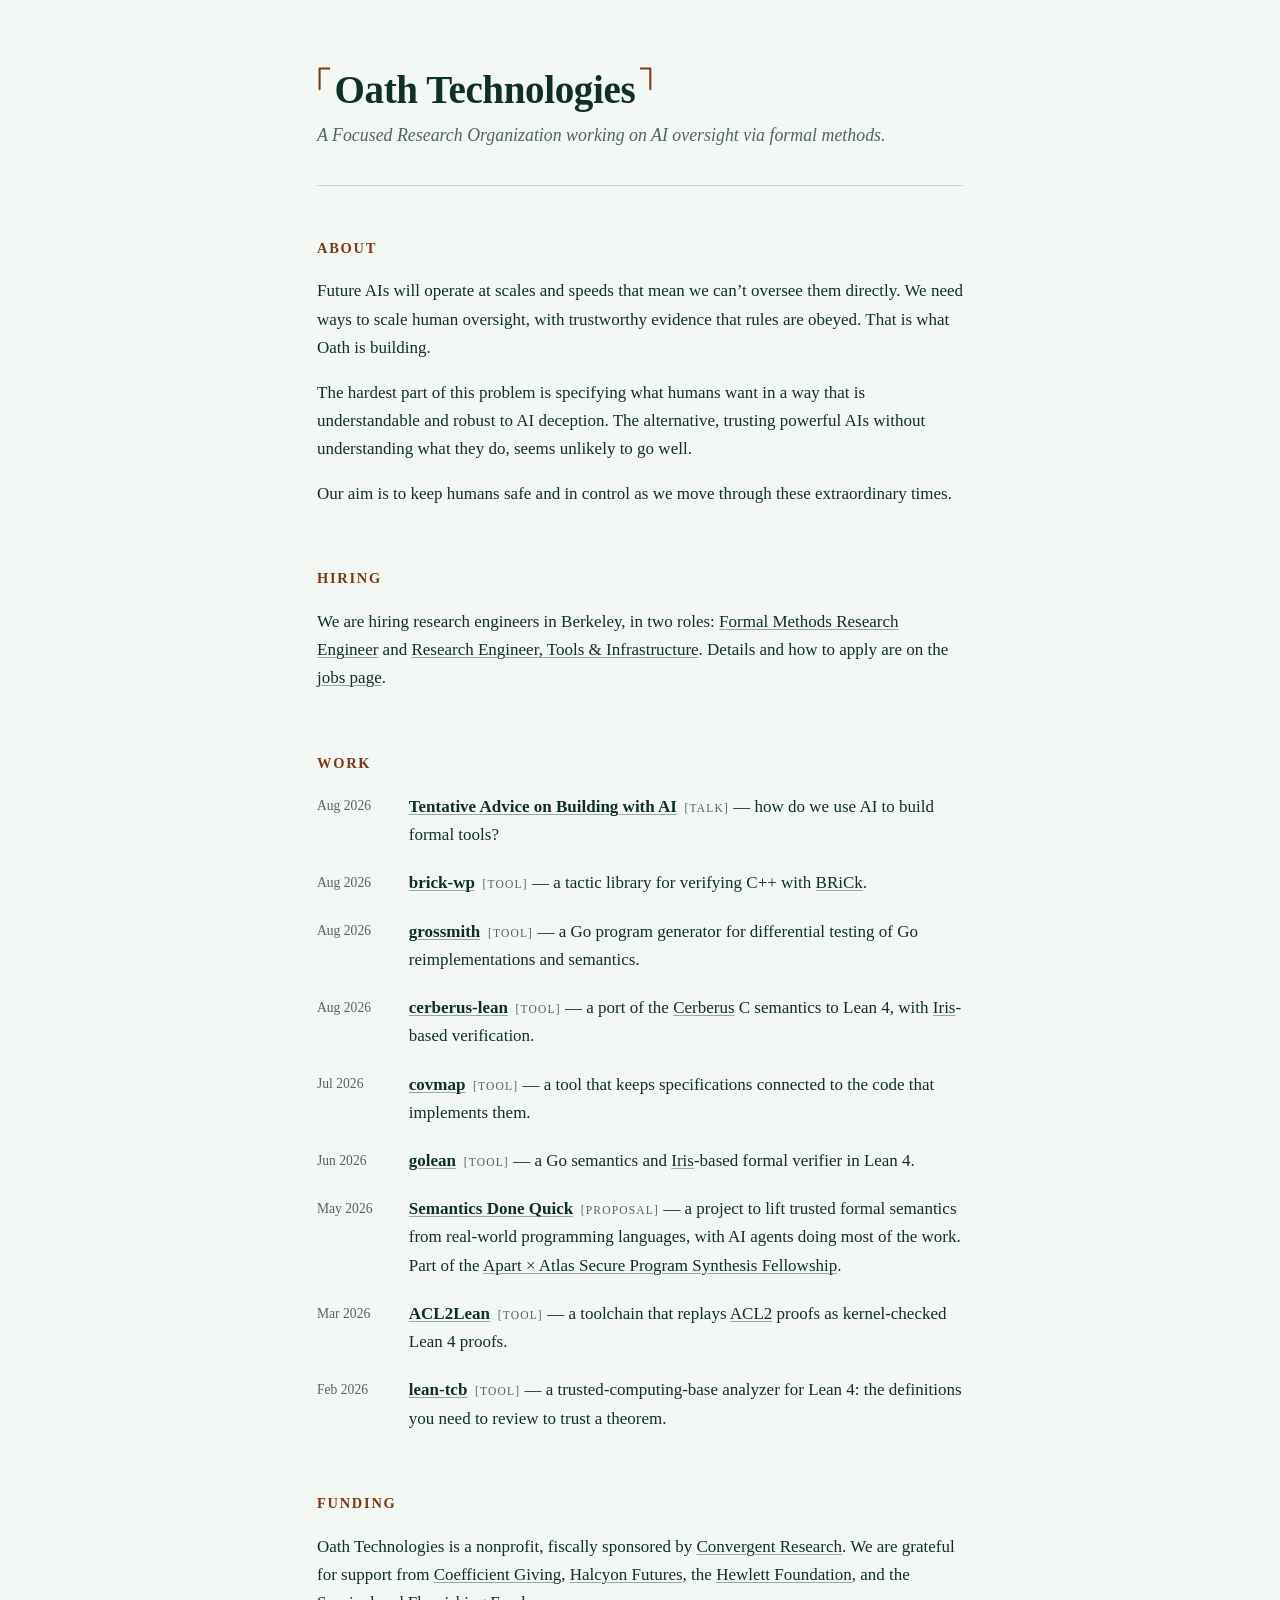
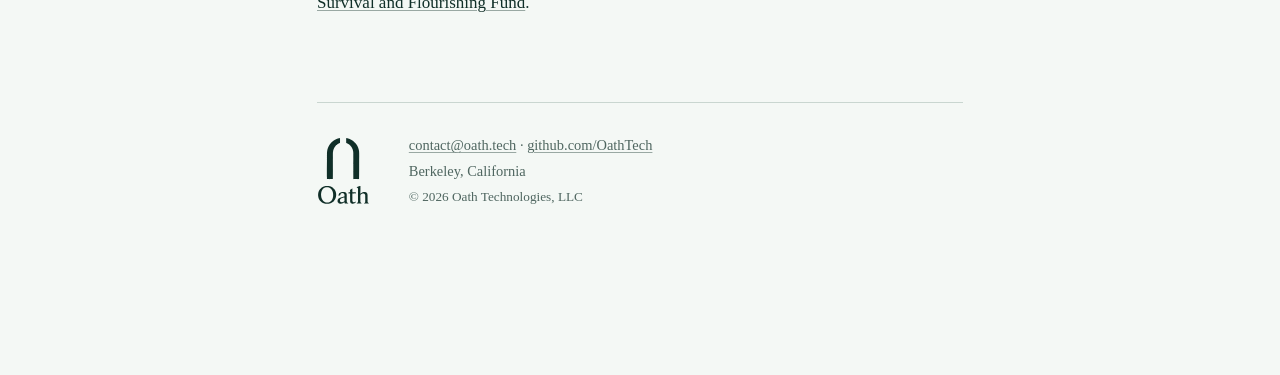
==== index.html @ 78afbb95 "Add jobs page and Hiring section Co-Authored-By: Claude Fable 5.1 <noreply@anthropic.com> Claude-Ses" ====
<!doctype html>
<html lang="en">
<head>
<meta charset="utf-8">
<meta name="viewport" content="width=device-width, initial-scale=1">
<meta name="color-scheme" content="light">
<meta name="theme-color" content="#f4f8f5">
<title>Oath Technologies</title>
<meta name="description" content="Oath Technologies is a Focused Research Organization working on AI oversight via formal methods.">
<meta property="og:title" content="Oath Technologies">
<meta property="og:description" content="A Focused Research Organization working on AI oversight via formal methods.">
<meta property="og:url" content="https://oath.tech/">
<meta property="og:type" content="website">
<meta property="og:image" content="https://oath.tech/og.png">
<meta property="og:image:width" content="1200">
<meta property="og:image:height" content="630">
<meta name="twitter:card" content="summary_large_image">
<meta property="og:site_name" content="Oath Technologies">
<meta property="og:image:alt" content="Oath Technologies">
<meta name="twitter:title" content="Oath Technologies">
<meta name="twitter:description" content="A Focused Research Organization working on AI oversight via formal methods.">
<meta name="twitter:image" content="https://oath.tech/og.png">
<link rel="icon" type="image/svg+xml" href="favicon.svg">
<style>
  :root {
    --ink: #102f28;
    --muted: #4f6660;
    --rule: #c9d6d0;
    --accent: #7a3a14;
    --bg: #f4f8f5;
  }

  html { font-size: 17px; }

  body {
    font-family: "Iowan Old Style", "Palatino Linotype", Palatino, "Sitka Text",
                 Charter, "Bitstream Charter", Cambria, Georgia, serif;
    color: var(--ink);
    background: var(--bg);
    line-height: 1.65;
    max-width: 38rem;
    margin: 4rem auto;
    padding: 0 1.5rem 6rem;
    text-rendering: optimizeLegibility;
    -webkit-font-smoothing: antialiased;
  }

  header {
    margin-bottom: 3rem;
    padding-bottom: 2rem;
    border-bottom: 1px solid var(--rule);
  }

  h1 {
    font-size: 2.3rem;
    text-wrap: balance;
    font-weight: 600;
    letter-spacing: -0.01em;
    margin: 0 0 0.6rem;
    line-height: 1.1;
  }

  h1 .corner {
    height: 0.66em;
    width: auto;
    color: var(--accent);
    vertical-align: baseline;
    position: relative;
    top: -0.28em;
  }

  h1 .corner:first-child { margin-right: 0.12em; }
  h1 .corner:last-child { margin-left: 0.12em; }

  .subtitle {
    font-style: italic;
    color: var(--muted);
    font-size: 1.05rem;
    margin: 0;
    text-wrap: balance;
  }

  h2 {
    font-size: 0.85rem;
    font-weight: 600;
    text-transform: uppercase;
    letter-spacing: 0.12em;
    color: var(--accent);
    margin: 3.5rem 0 1rem;
  }

  section:first-of-type h2 { margin-top: 0; }

  p { margin: 0 0 1rem; }

  a {
    color: inherit;
    text-decoration: underline;
    text-decoration-color: color-mix(in srgb, var(--muted) 55%, var(--bg));
    text-decoration-thickness: 1px;
    text-underline-offset: 2px;
  }

  a:hover {
    color: var(--accent);
    text-decoration-color: var(--accent);
  }

  ul.work {
    list-style: none;
    margin: 0;
    padding: 0;
  }

  ul.work li {
    margin: 0 0 1.2rem;
    padding-left: 5.4rem;
    position: relative;
  }

  ul.work time {
    position: absolute;
    left: 0;
    top: 0.2em;
    font-size: 0.8rem;
    color: var(--muted);
    font-variant-numeric: tabular-nums;
    white-space: nowrap;
  }

  ul.work .kind {
    font-size: 0.68rem;
    text-transform: uppercase;
    letter-spacing: 0.1em;
    color: var(--muted);
    margin-left: 0.2rem;
  }

  ul.work a { font-weight: 600; }

  ul.work a.amb { font-weight: 400; }

  footer {
    margin-top: 5rem;
    padding-top: 2rem;
    border-top: 1px solid var(--rule);
    font-size: 0.85rem;
    color: var(--muted);
    display: grid;
    grid-template-columns: 5.4rem 1fr;
    align-items: start;
    line-height: 1.5;
  }

  footer .logo {
    height: 4rem;
    width: auto;
  }

  footer .sig {
    height: 4rem;
    display: flex;
    flex-direction: column;
    justify-content: space-between;
    line-height: 1.2;
  }

  footer p { margin: 0; }

  footer .imprint { font-size: 0.78rem; }

  @media (max-width: 600px) {
    html { font-size: 16px; }
    body { margin: 2rem auto; padding: 0 1.2rem 4rem; }
    h1 { font-size: 1.8rem; }
    h2 { margin-top: 2.5rem; }
    ul.work li { padding-left: 0; }
    ul.work time { position: static; display: block; margin-bottom: 0.1rem; }
  }
</style>
</head>
<body>

<header>
  <h1><svg class="corner" viewBox="0 0 10 20" aria-hidden="true"><path d="M2 18V2h8" fill="none" stroke="currentColor" stroke-width="1.6" stroke-linecap="round" stroke-linejoin="round"/></svg>Oath Technologies<svg class="corner" viewBox="0 0 10 20" aria-hidden="true"><path d="M8 18V2H0" fill="none" stroke="currentColor" stroke-width="1.6" stroke-linecap="round" stroke-linejoin="round"/></svg></h1>
  <p class="subtitle">A Focused Research Organization working on AI oversight via formal methods.</p>
</header>

<section>
  <h2>About</h2>
  <p>Future AIs will operate at scales and speeds that mean we can&rsquo;t oversee them directly. We need ways to scale human oversight, with trustworthy evidence that rules are obeyed. That is what Oath is building.</p>
  <p>The hardest part of this problem is specifying what humans want in a way that is understandable and robust to AI deception. The alternative, trusting powerful AIs without understanding what they do, seems unlikely to go well.</p>
  <p>Our aim is to keep humans safe and in control as we move through these extraordinary times.</p>
</section>

<section>
  <h2>Hiring</h2>
  <p>We are hiring research engineers in Berkeley, in two roles: <a href="jobs/#formal-methods">Formal Methods Research Engineer</a> and <a href="jobs/#tools-infrastructure">Research Engineer, Tools &amp; Infrastructure</a>. Details and how to apply are on the <a href="jobs/">jobs page</a>.</p>
</section>

<section>
  <h2>Work</h2>
  <ul class="work">
    <li><time datetime="2026-08">Aug 2026</time><div><a href="pub/2026/08/tentative-advice-building-with-ai/">Tentative Advice on Building with AI</a> <span class="kind">[Talk]</span> &mdash; how do we use AI to build formal tools?</div></li>
    <li><time datetime="2026-08">Aug 2026</time><div><a href="https://github.com/OathTech/brick-wp">brick-wp</a> <span class="kind">[Tool]</span> &mdash; a tactic library for verifying C++ with <a class="amb" href="https://github.com/SkyLabsAI/BRiCk">BRiCk</a>.</div></li>
    <li><time datetime="2026-08">Aug 2026</time><div><a href="https://github.com/OathTech/grossmith">grossmith</a> <span class="kind">[Tool]</span> &mdash; a Go program generator for differential testing of Go reimplementations and semantics.</div></li>
    <li><time datetime="2026-08">Aug 2026</time><div><a href="https://github.com/OathTech/cerberus-lean">cerberus-lean</a> <span class="kind">[Tool]</span> &mdash; a port of the <a class="amb" href="https://www.cl.cam.ac.uk/~pes20/cerberus/">Cerberus</a> C semantics to Lean&nbsp;4, with <a class="amb" href="https://iris-project.org/">Iris</a>-based verification.</div></li>
    <li><time datetime="2026-07">Jul 2026</time><div><a href="https://github.com/OathTech/covmap">covmap</a> <span class="kind">[Tool]</span> &mdash; a tool that keeps specifications connected to the code that implements them.</div></li>
    <li><time datetime="2026-06">Jun 2026</time><div><a href="https://github.com/OathTech/golean">golean</a> <span class="kind">[Tool]</span> &mdash; a Go semantics and <a class="amb" href="https://iris-project.org/">Iris</a>-based formal verifier in Lean&nbsp;4.</div></li>
    <li><time datetime="2026-05">May 2026</time><div><a href="pub/2026/05/semantics-done-quick/">Semantics Done Quick</a> <span class="kind">[Proposal]</span> &mdash; a project to lift trusted formal semantics from real-world programming languages, with AI agents doing most of the work. Part of the <a class="amb" href="https://apartresearch.com/fellowships/the-secure-program-synthesis-fellowship">Apart &times; Atlas Secure Program Synthesis Fellowship</a>.</div></li>
    <li><time datetime="2026-03">Mar 2026</time><div><a href="https://github.com/OathTech/ACL2Lean">ACL2Lean</a> <span class="kind">[Tool]</span> &mdash; a toolchain that replays <a class="amb" href="https://www.cs.utexas.edu/~moore/acl2/">ACL2</a> proofs as kernel-checked Lean&nbsp;4 proofs.</div></li>
    <li><time datetime="2026-02">Feb 2026</time><div><a href="https://github.com/OathTech/lean-tcb">lean-tcb</a> <span class="kind">[Tool]</span> &mdash; a trusted-computing-base analyzer for Lean&nbsp;4: the definitions you need to review to trust a theorem.</div></li>
  </ul>
</section>

<section>
  <h2>Funding</h2>
  <p>Oath Technologies is a nonprofit, fiscally sponsored by <a href="https://www.convergentresearch.org/">Convergent Research</a>. We are grateful for support from <a href="https://coefficientgiving.org/">Coefficient Giving</a>, <a href="https://halcyonfutures.org/">Halcyon Futures</a>, the <a href="https://hewlett.org/">Hewlett Foundation</a>, and the <a href="https://survivalandflourishing.fund/">Survival and Flourishing Fund</a>.</p>
</section>

<footer>
  <img class="logo" src="oath-logo.svg" alt="Oath">
  <div class="sig">
  <p><a href="mailto:contact@oath.tech">contact@oath.tech</a> &middot; <a href="https://github.com/OathTech">github.com/OathTech</a></p>
  <p>Berkeley, California</p>
  <p class="imprint">&copy; 2026 Oath Technologies, LLC</p>
  </div>
</footer>

</body>
</html>
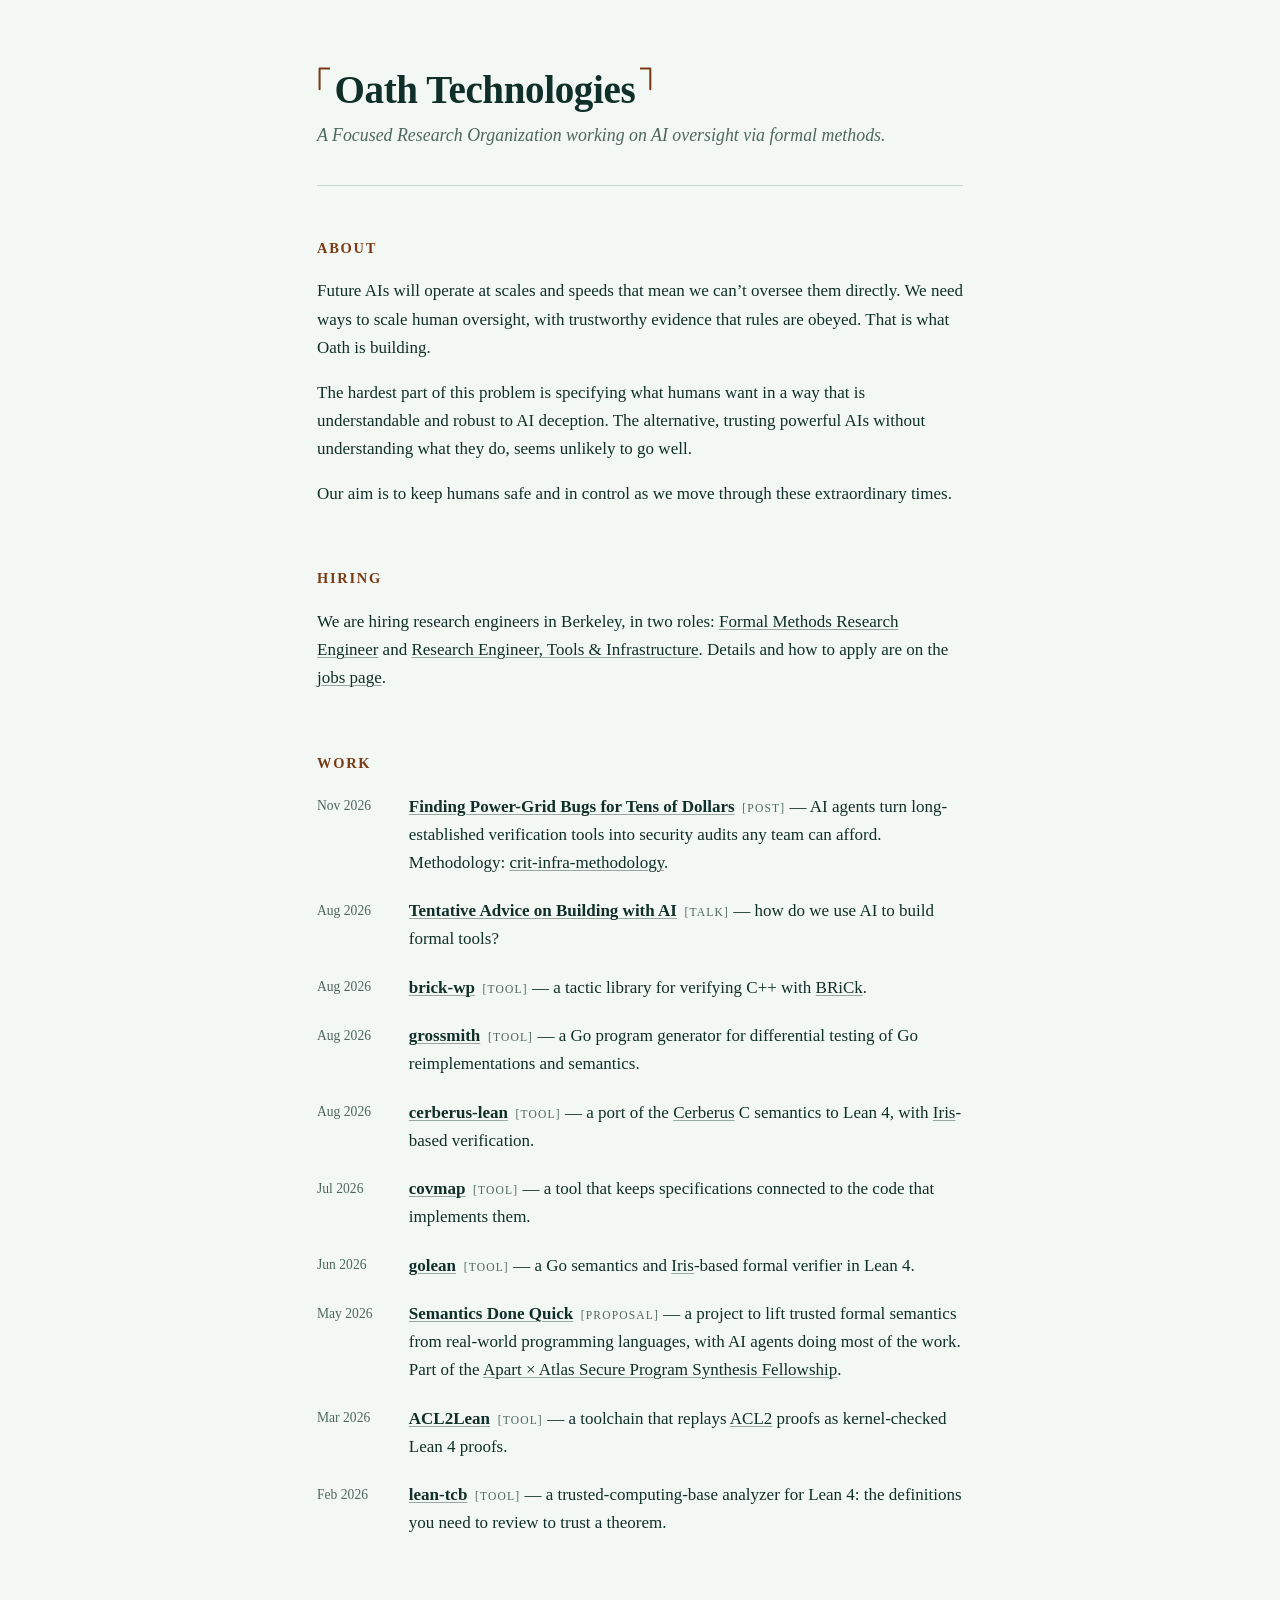
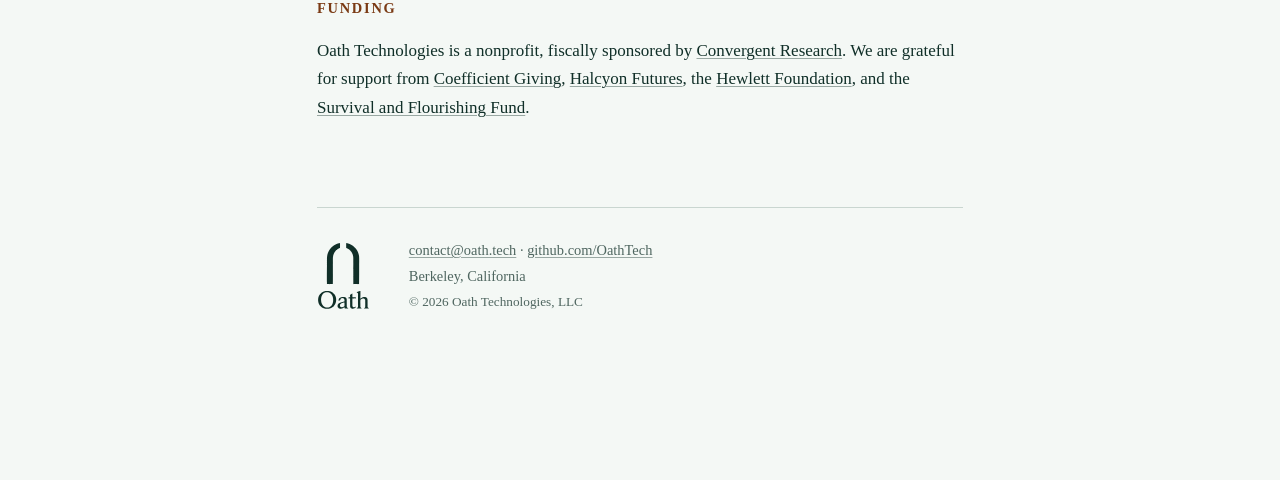
==== commit 47b37a2d: "Add "Finding Power-Grid Bugs for Tens of Dollars" post Moves the write-up from crit-infra-methodolog" ====
--- a/index.html
+++ b/index.html
@@ -201,6 +201,7 @@
 <section>
   <h2>Work</h2>
   <ul class="work">
+    <li><time datetime="2026-11">Nov 2026</time><div><a href="pub/2026/11/finding-grid-bugs-for-tens-of-dollars/">Finding Power-Grid Bugs for Tens of Dollars</a> <span class="kind">[Post]</span> &mdash; AI agents turn long-established verification tools into security audits any team can afford. Methodology: <a class="amb" href="https://github.com/OathTech/crit-infra-methodology">crit-infra-methodology</a>.</div></li>
     <li><time datetime="2026-08">Aug 2026</time><div><a href="pub/2026/08/tentative-advice-building-with-ai/">Tentative Advice on Building with AI</a> <span class="kind">[Talk]</span> &mdash; how do we use AI to build formal tools?</div></li>
     <li><time datetime="2026-08">Aug 2026</time><div><a href="https://github.com/OathTech/brick-wp">brick-wp</a> <span class="kind">[Tool]</span> &mdash; a tactic library for verifying C++ with <a class="amb" href="https://github.com/SkyLabsAI/BRiCk">BRiCk</a>.</div></li>
     <li><time datetime="2026-08">Aug 2026</time><div><a href="https://github.com/OathTech/grossmith">grossmith</a> <span class="kind">[Tool]</span> &mdash; a Go program generator for differential testing of Go reimplementations and semantics.</div></li>
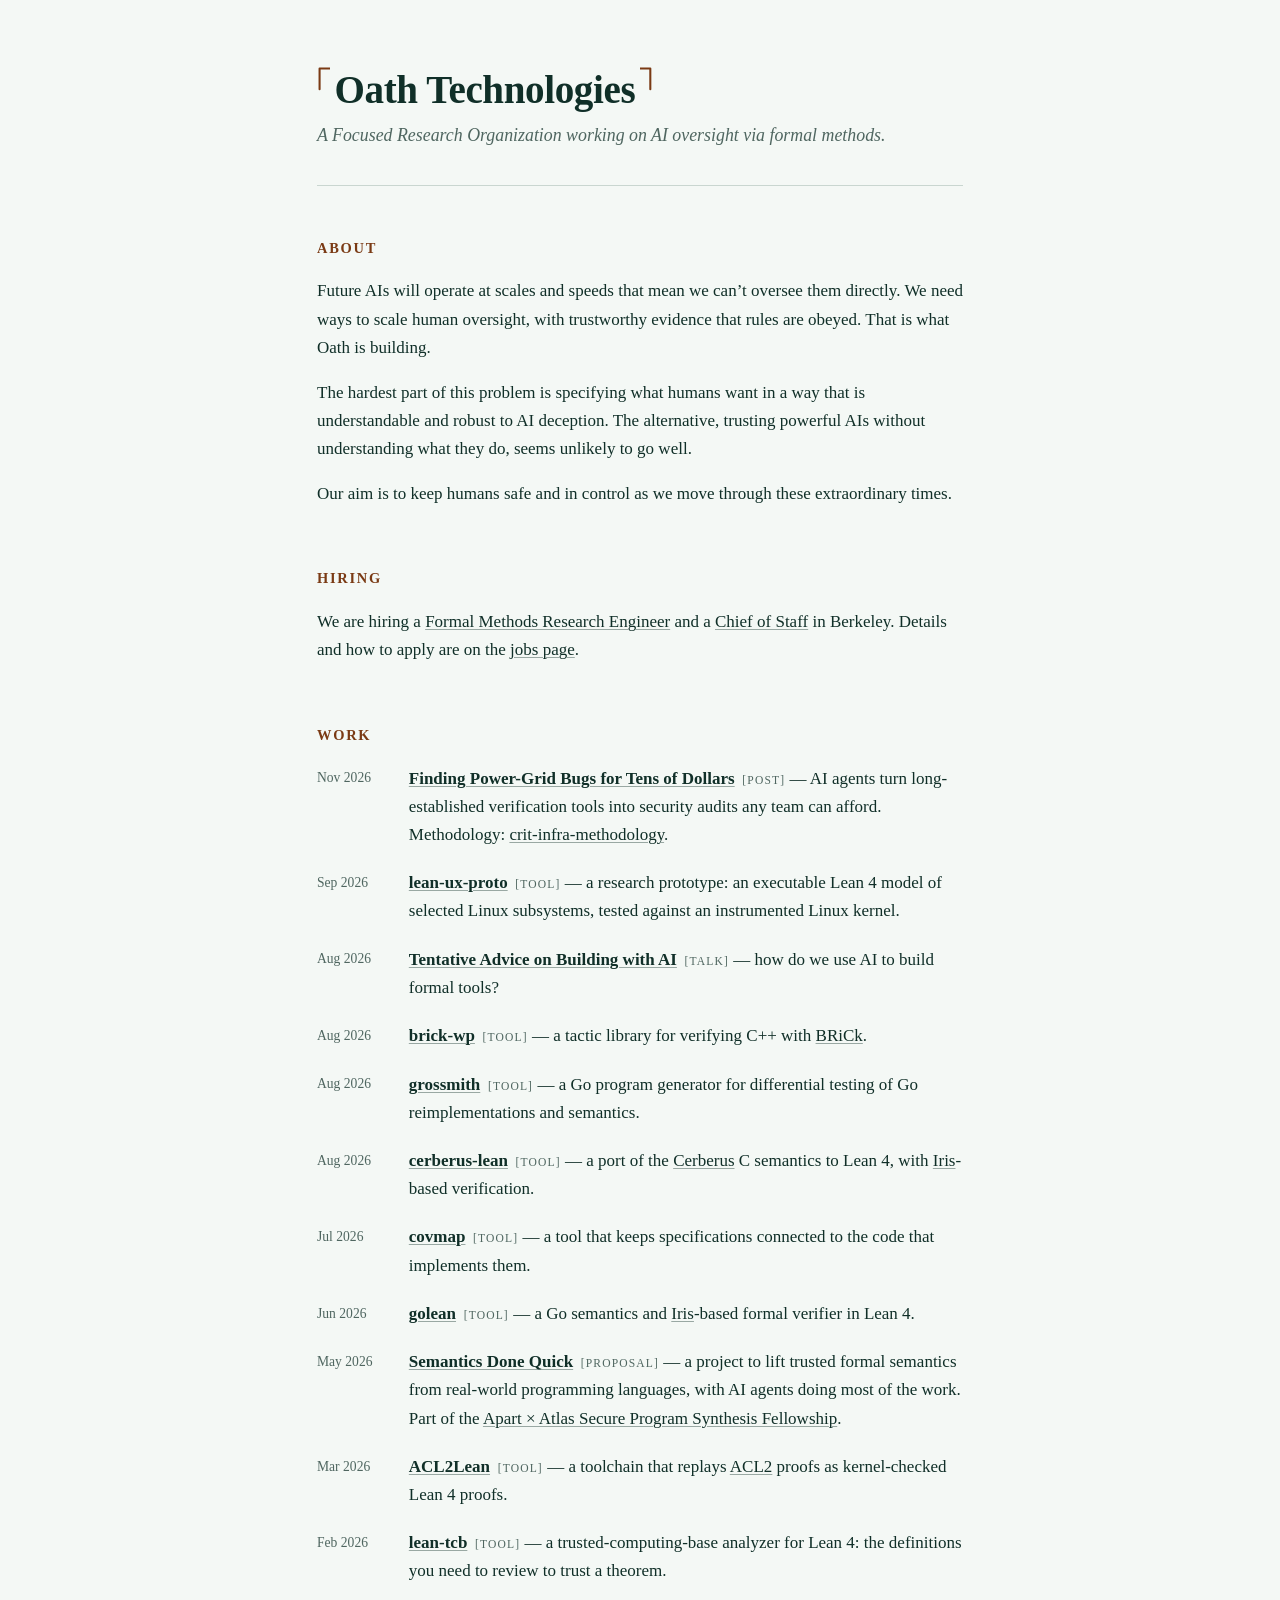
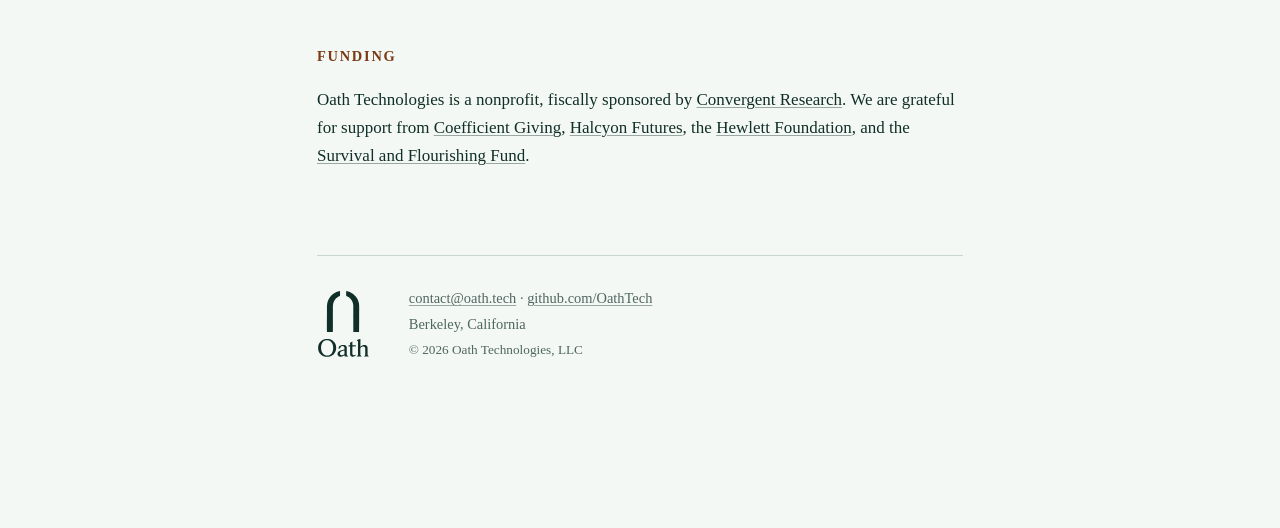
==== commit c86fe5a2: "Update open roles and add lean-ux-proto to Work Remove the Tools & Infrastructure role and add Chief" ====
--- a/index.html
+++ b/index.html
@@ -195,13 +195,14 @@
 
 <section>
   <h2>Hiring</h2>
-  <p>We are hiring research engineers in Berkeley, in two roles: <a href="jobs/#formal-methods">Formal Methods Research Engineer</a> and <a href="jobs/#tools-infrastructure">Research Engineer, Tools &amp; Infrastructure</a>. Details and how to apply are on the <a href="jobs/">jobs page</a>.</p>
+  <p>We are hiring a <a href="jobs/#formal-methods">Formal Methods Research Engineer</a> and a <a href="jobs/#chief-of-staff">Chief of Staff</a> in Berkeley. Details and how to apply are on the <a href="jobs/">jobs page</a>.</p>
 </section>
 
 <section>
   <h2>Work</h2>
   <ul class="work">
     <li><time datetime="2026-11">Nov 2026</time><div><a href="pub/2026/11/finding-grid-bugs-for-tens-of-dollars/">Finding Power-Grid Bugs for Tens of Dollars</a> <span class="kind">[Post]</span> &mdash; AI agents turn long-established verification tools into security audits any team can afford. Methodology: <a class="amb" href="https://github.com/OathTech/crit-infra-methodology">crit-infra-methodology</a>.</div></li>
+    <li><time datetime="2026-09">Sep 2026</time><div><a href="https://github.com/OathTech/lean-ux-proto">lean-ux-proto</a> <span class="kind">[Tool]</span> &mdash; a research prototype: an executable Lean&nbsp;4 model of selected Linux subsystems, tested against an instrumented Linux kernel.</div></li>
     <li><time datetime="2026-08">Aug 2026</time><div><a href="pub/2026/08/tentative-advice-building-with-ai/">Tentative Advice on Building with AI</a> <span class="kind">[Talk]</span> &mdash; how do we use AI to build formal tools?</div></li>
     <li><time datetime="2026-08">Aug 2026</time><div><a href="https://github.com/OathTech/brick-wp">brick-wp</a> <span class="kind">[Tool]</span> &mdash; a tactic library for verifying C++ with <a class="amb" href="https://github.com/SkyLabsAI/BRiCk">BRiCk</a>.</div></li>
     <li><time datetime="2026-08">Aug 2026</time><div><a href="https://github.com/OathTech/grossmith">grossmith</a> <span class="kind">[Tool]</span> &mdash; a Go program generator for differential testing of Go reimplementations and semantics.</div></li>
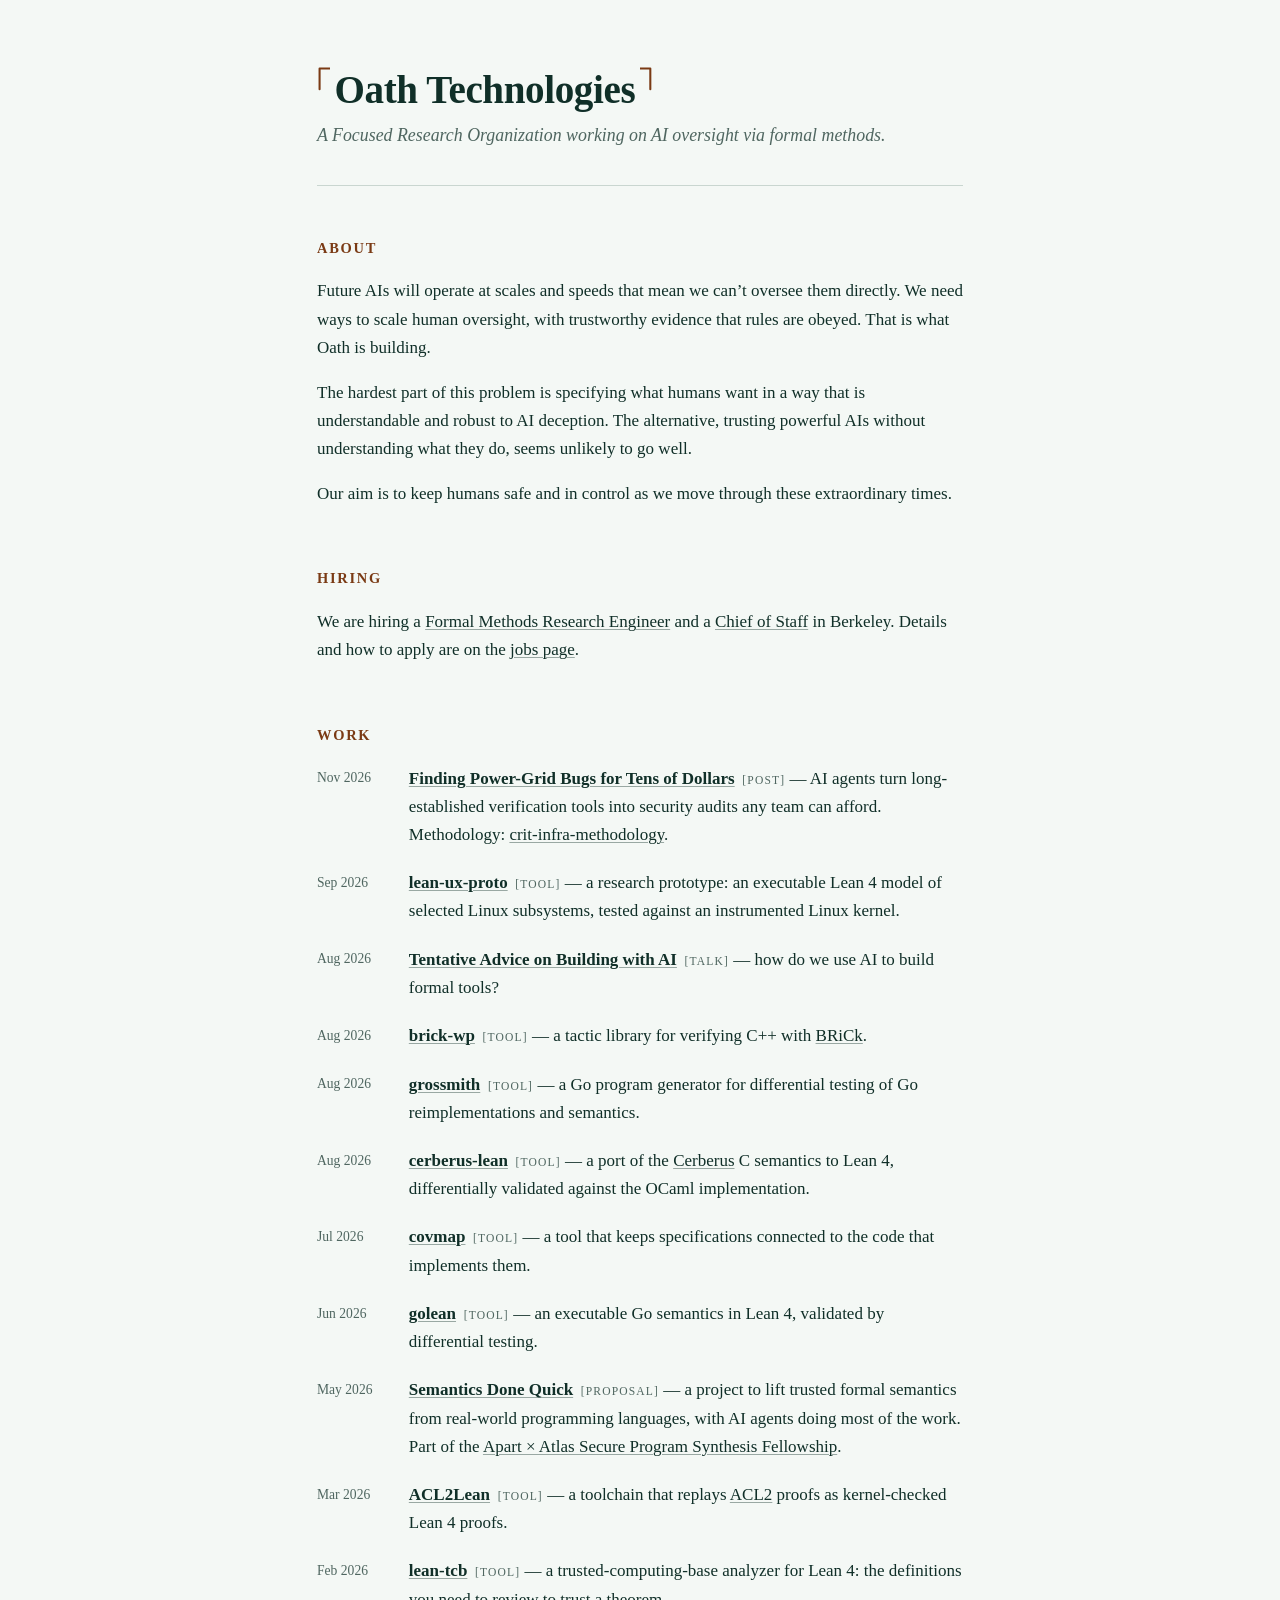
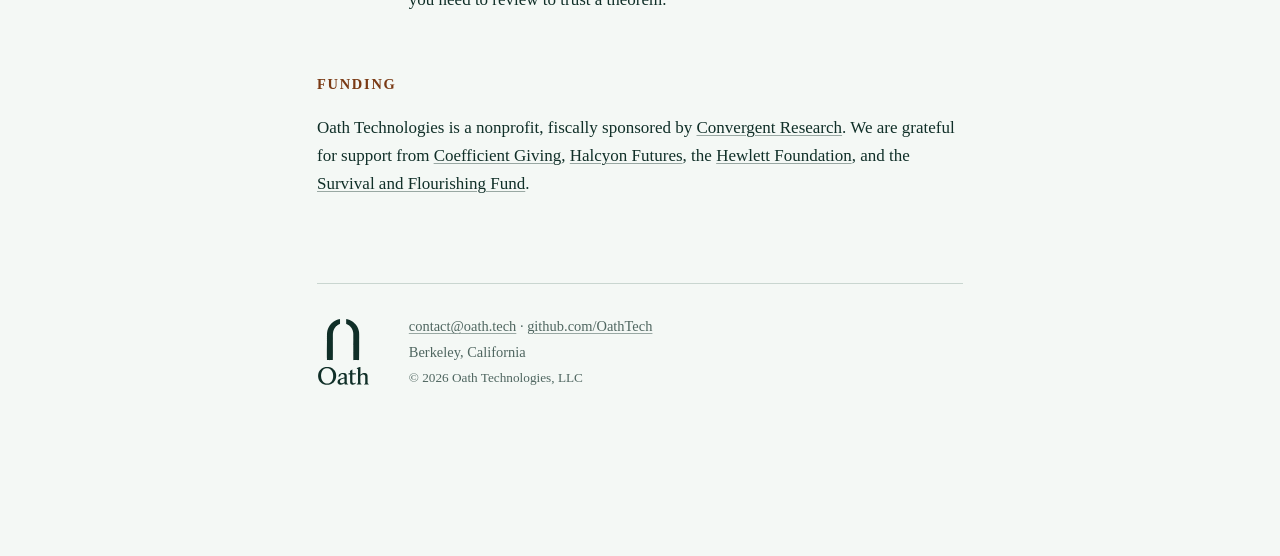
==== commit 3e4b351e: "Drop Iris claims from golean and cerberus-lean descriptions Neither public repo ships an Iris-based " ====
--- a/index.html
+++ b/index.html
@@ -206,9 +206,9 @@
     <li><time datetime="2026-08">Aug 2026</time><div><a href="pub/2026/08/tentative-advice-building-with-ai/">Tentative Advice on Building with AI</a> <span class="kind">[Talk]</span> &mdash; how do we use AI to build formal tools?</div></li>
     <li><time datetime="2026-08">Aug 2026</time><div><a href="https://github.com/OathTech/brick-wp">brick-wp</a> <span class="kind">[Tool]</span> &mdash; a tactic library for verifying C++ with <a class="amb" href="https://github.com/SkyLabsAI/BRiCk">BRiCk</a>.</div></li>
     <li><time datetime="2026-08">Aug 2026</time><div><a href="https://github.com/OathTech/grossmith">grossmith</a> <span class="kind">[Tool]</span> &mdash; a Go program generator for differential testing of Go reimplementations and semantics.</div></li>
-    <li><time datetime="2026-08">Aug 2026</time><div><a href="https://github.com/OathTech/cerberus-lean">cerberus-lean</a> <span class="kind">[Tool]</span> &mdash; a port of the <a class="amb" href="https://www.cl.cam.ac.uk/~pes20/cerberus/">Cerberus</a> C semantics to Lean&nbsp;4, with <a class="amb" href="https://iris-project.org/">Iris</a>-based verification.</div></li>
+    <li><time datetime="2026-08">Aug 2026</time><div><a href="https://github.com/OathTech/cerberus-lean">cerberus-lean</a> <span class="kind">[Tool]</span> &mdash; a port of the <a class="amb" href="https://www.cl.cam.ac.uk/~pes20/cerberus/">Cerberus</a> C semantics to Lean&nbsp;4, differentially validated against the OCaml implementation.</div></li>
     <li><time datetime="2026-07">Jul 2026</time><div><a href="https://github.com/OathTech/covmap">covmap</a> <span class="kind">[Tool]</span> &mdash; a tool that keeps specifications connected to the code that implements them.</div></li>
-    <li><time datetime="2026-06">Jun 2026</time><div><a href="https://github.com/OathTech/golean">golean</a> <span class="kind">[Tool]</span> &mdash; a Go semantics and <a class="amb" href="https://iris-project.org/">Iris</a>-based formal verifier in Lean&nbsp;4.</div></li>
+    <li><time datetime="2026-06">Jun 2026</time><div><a href="https://github.com/OathTech/golean">golean</a> <span class="kind">[Tool]</span> &mdash; an executable Go semantics in Lean&nbsp;4, validated by differential testing.</div></li>
     <li><time datetime="2026-05">May 2026</time><div><a href="pub/2026/05/semantics-done-quick/">Semantics Done Quick</a> <span class="kind">[Proposal]</span> &mdash; a project to lift trusted formal semantics from real-world programming languages, with AI agents doing most of the work. Part of the <a class="amb" href="https://apartresearch.com/fellowships/the-secure-program-synthesis-fellowship">Apart &times; Atlas Secure Program Synthesis Fellowship</a>.</div></li>
     <li><time datetime="2026-03">Mar 2026</time><div><a href="https://github.com/OathTech/ACL2Lean">ACL2Lean</a> <span class="kind">[Tool]</span> &mdash; a toolchain that replays <a class="amb" href="https://www.cs.utexas.edu/~moore/acl2/">ACL2</a> proofs as kernel-checked Lean&nbsp;4 proofs.</div></li>
     <li><time datetime="2026-02">Feb 2026</time><div><a href="https://github.com/OathTech/lean-tcb">lean-tcb</a> <span class="kind">[Tool]</span> &mdash; a trusted-computing-base analyzer for Lean&nbsp;4: the definitions you need to review to trust a theorem.</div></li>
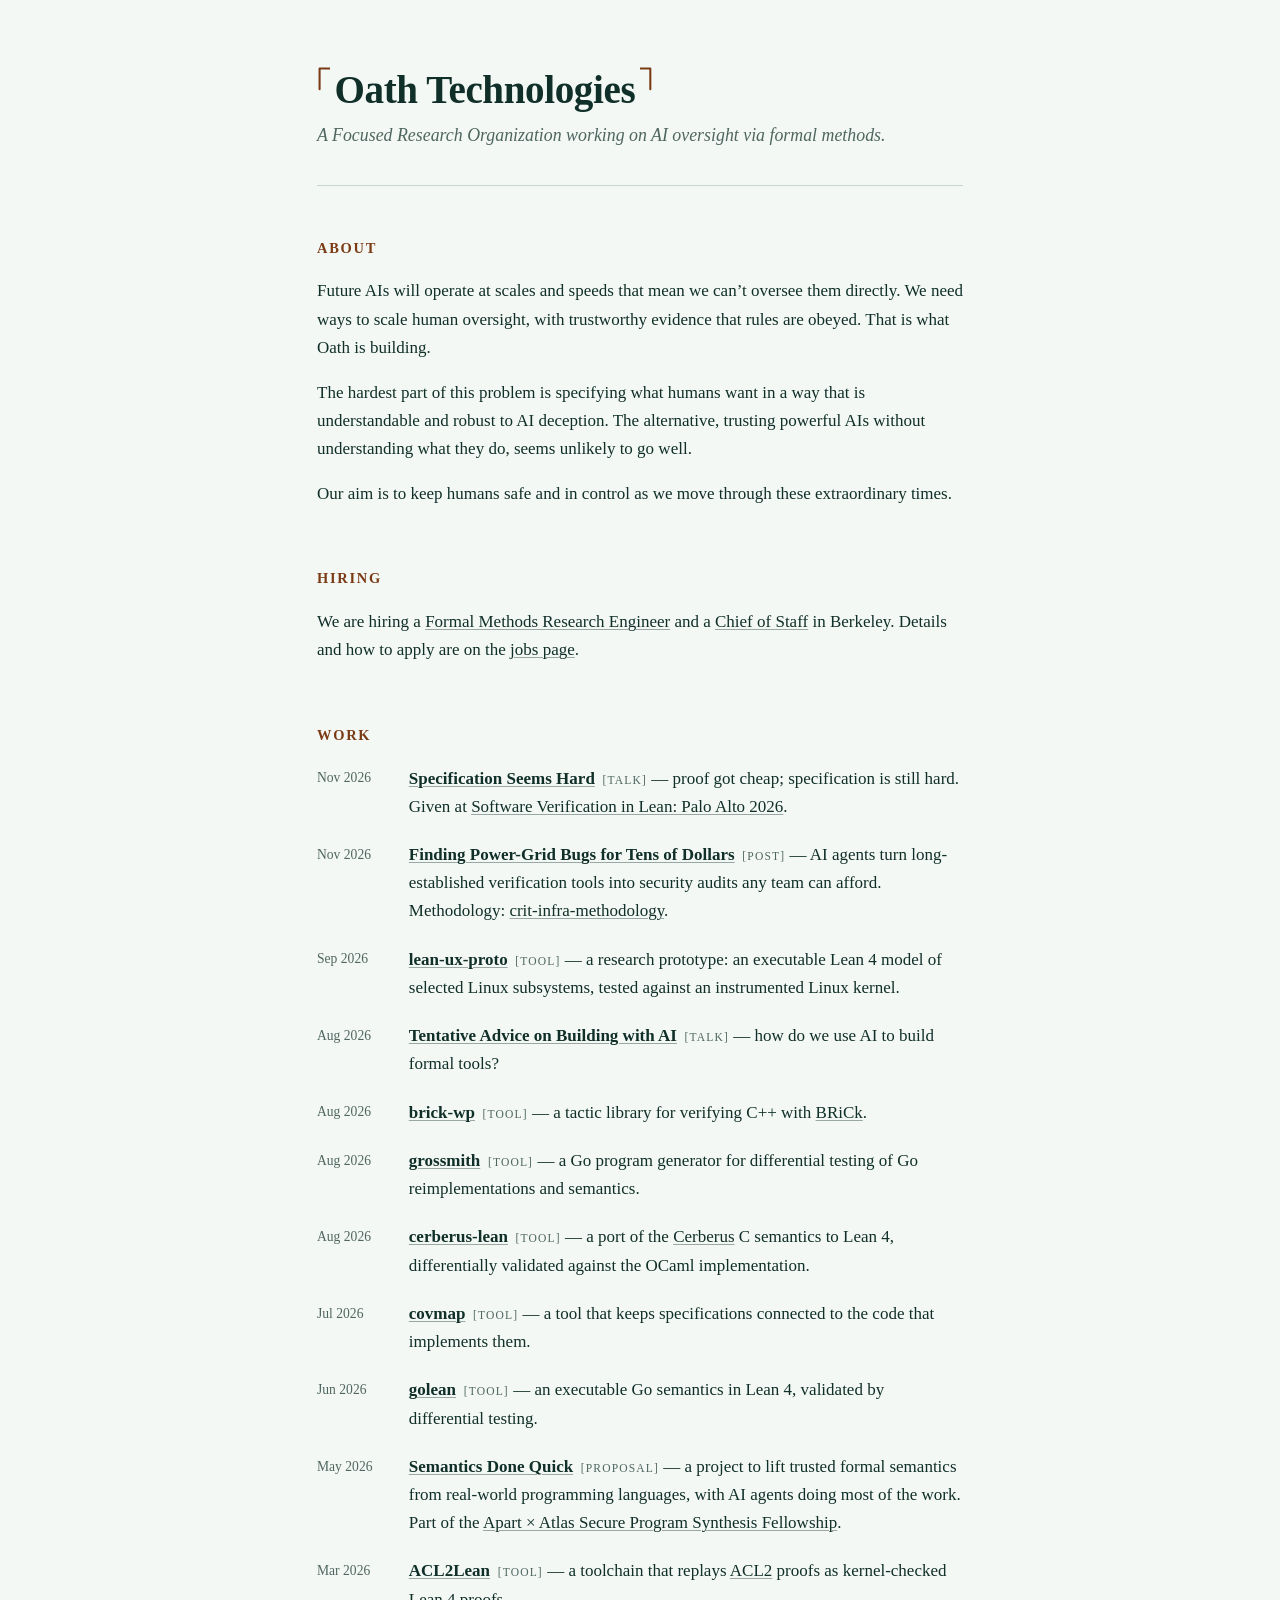
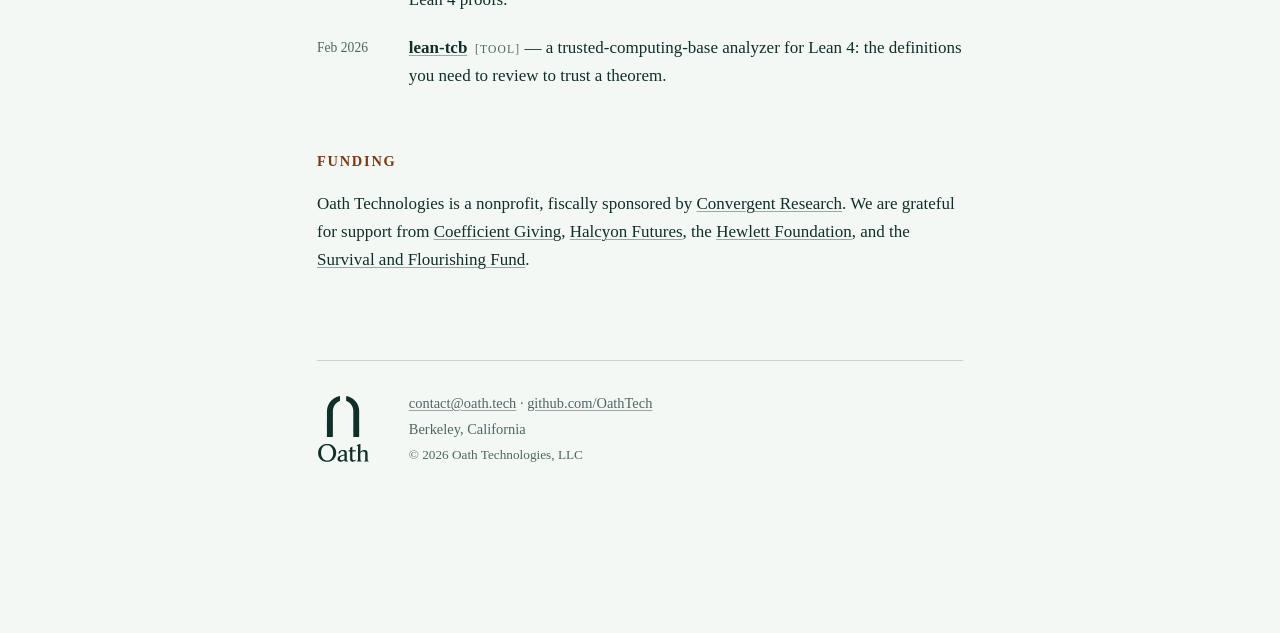
==== commit 3ff086d4: "Add "Specification Seems Hard" talk Slides from Software Verification in Lean: Palo Alto 2026, with " ====
--- a/index.html
+++ b/index.html
@@ -201,6 +201,7 @@
 <section>
   <h2>Work</h2>
   <ul class="work">
+    <li><time datetime="2026-11">Nov 2026</time><div><a href="pub/2026/11/specification-seems-hard/">Specification Seems Hard</a> <span class="kind">[Talk]</span> &mdash; proof got cheap; specification is still hard. Given at <a class="amb" href="https://luma.com/kytl0zlj">Software Verification in Lean: Palo Alto 2026</a>.</div></li>
     <li><time datetime="2026-11">Nov 2026</time><div><a href="pub/2026/11/finding-grid-bugs-for-tens-of-dollars/">Finding Power-Grid Bugs for Tens of Dollars</a> <span class="kind">[Post]</span> &mdash; AI agents turn long-established verification tools into security audits any team can afford. Methodology: <a class="amb" href="https://github.com/OathTech/crit-infra-methodology">crit-infra-methodology</a>.</div></li>
     <li><time datetime="2026-09">Sep 2026</time><div><a href="https://github.com/OathTech/lean-ux-proto">lean-ux-proto</a> <span class="kind">[Tool]</span> &mdash; a research prototype: an executable Lean&nbsp;4 model of selected Linux subsystems, tested against an instrumented Linux kernel.</div></li>
     <li><time datetime="2026-08">Aug 2026</time><div><a href="pub/2026/08/tentative-advice-building-with-ai/">Tentative Advice on Building with AI</a> <span class="kind">[Talk]</span> &mdash; how do we use AI to build formal tools?</div></li>
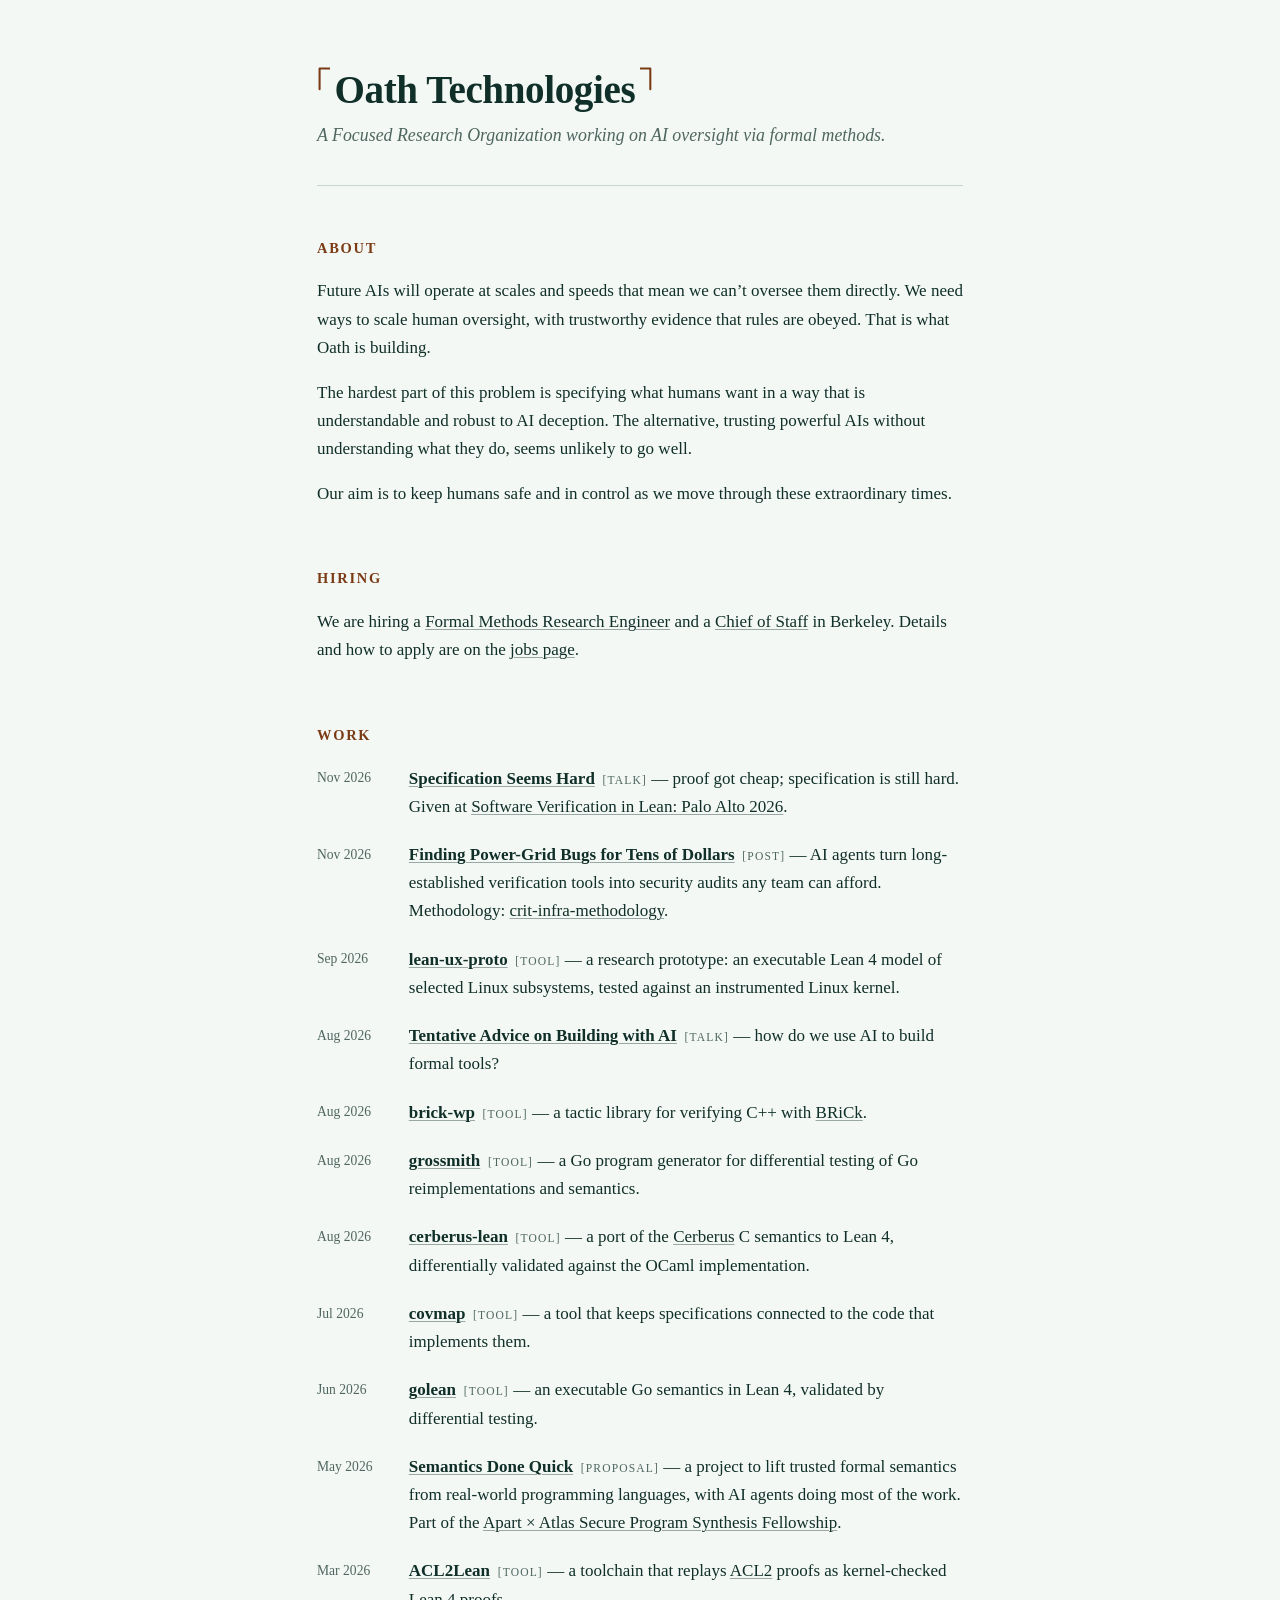
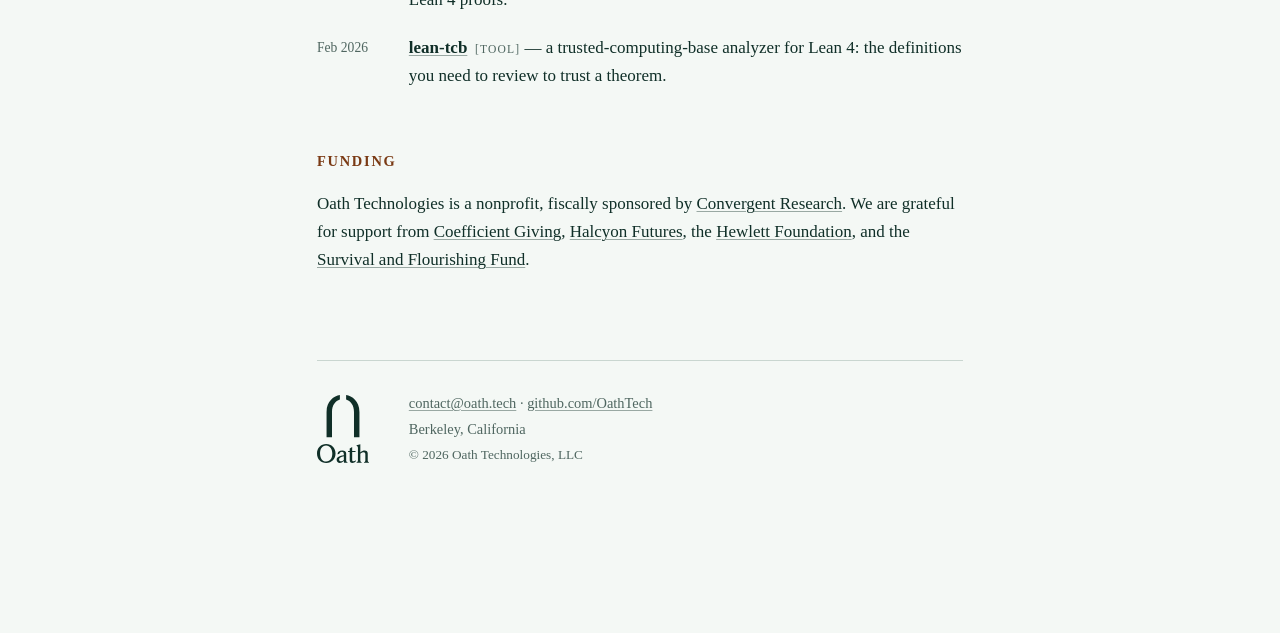
==== commit 1e4dc70b: "Add Mastodon rel=me verification link Co-Authored-By: Claude Fable 5.2 <noreply@anthropic.com>" ====
--- a/index.html
+++ b/index.html
@@ -21,6 +21,7 @@
 <meta name="twitter:description" content="A Focused Research Organization working on AI oversight via formal methods.">
 <meta name="twitter:image" content="https://oath.tech/og.png">
 <link rel="icon" type="image/svg+xml" href="favicon.svg">
+<link rel="me" href="https://mastodon.social/@oathtech">
 <style>
   :root {
     --ink: #102f28;
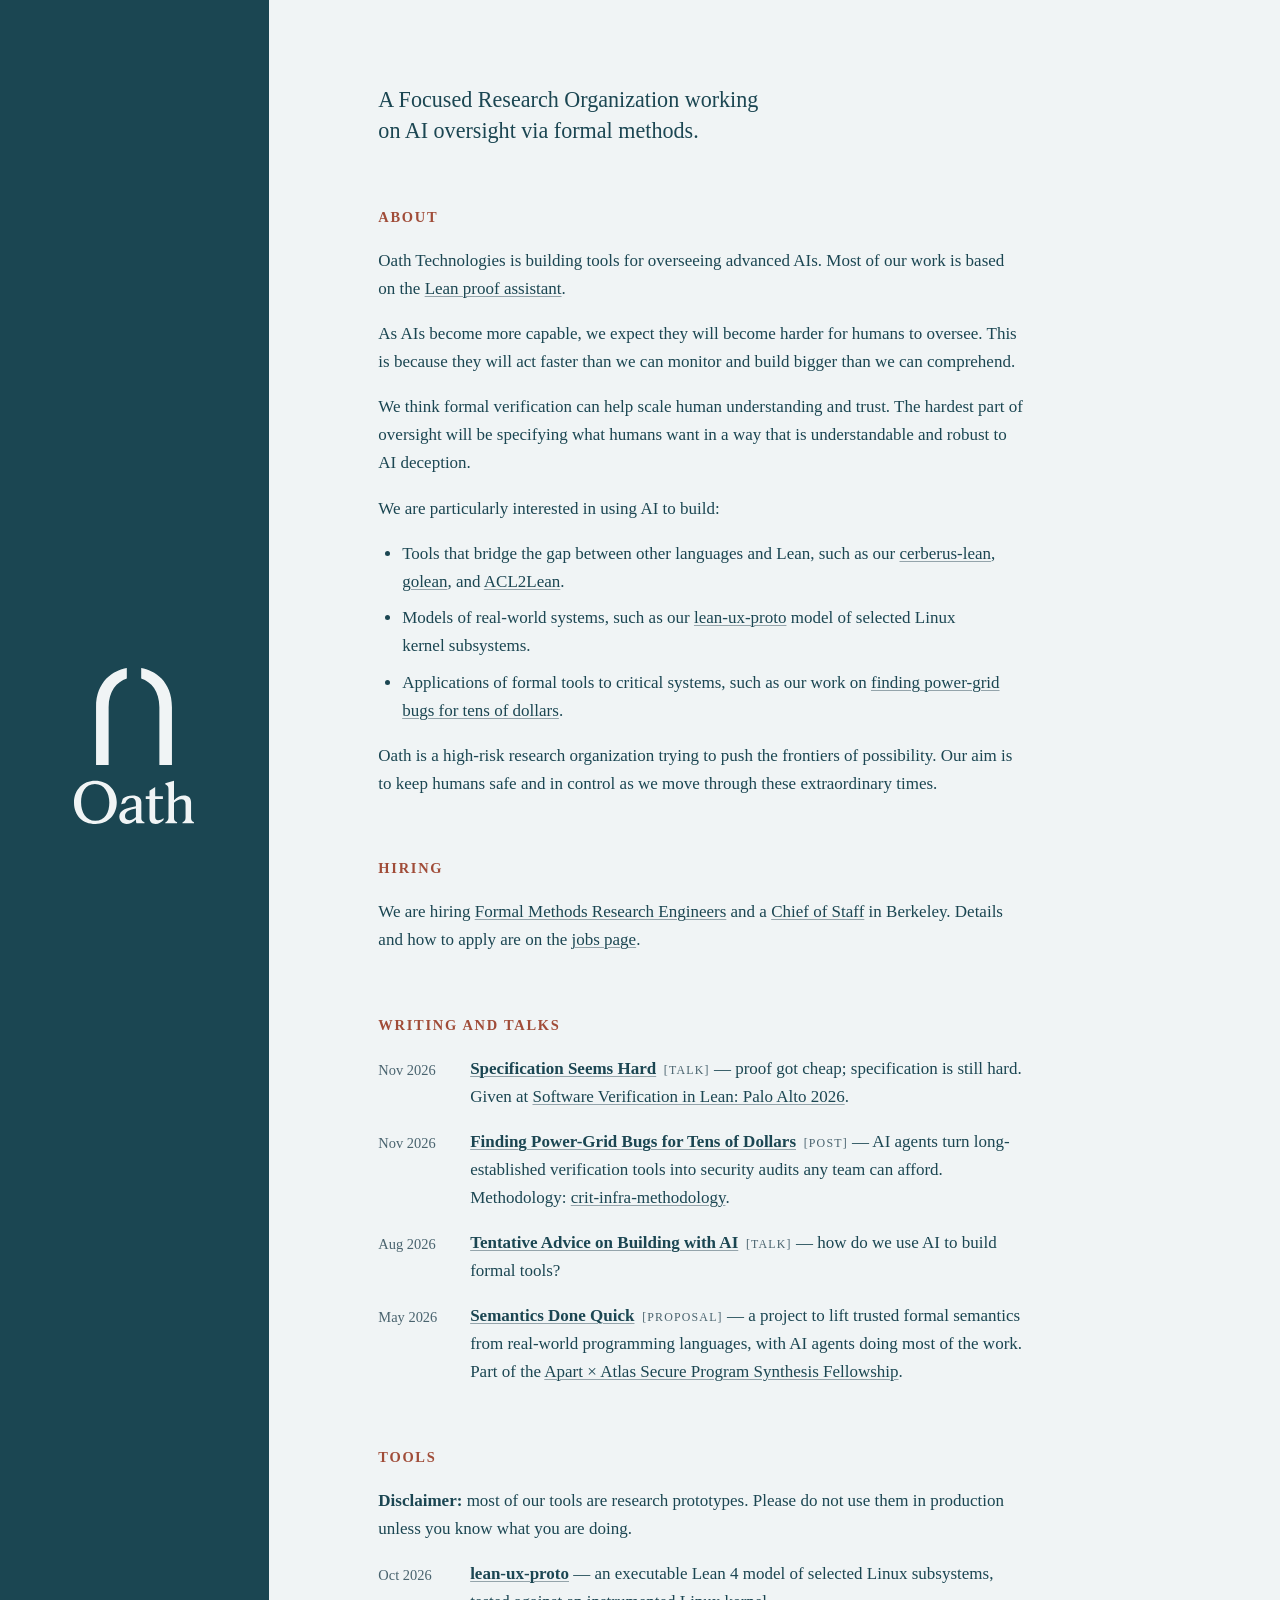
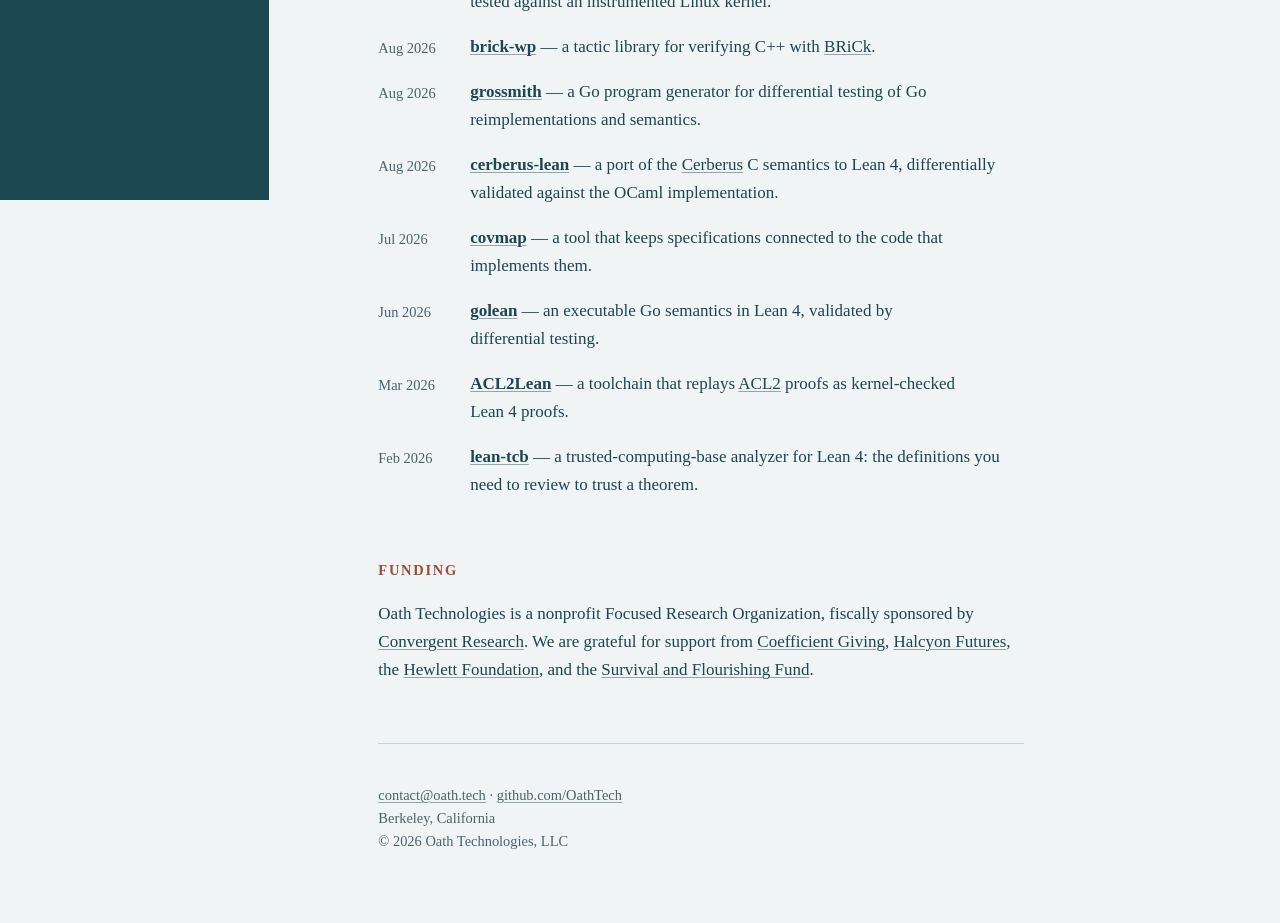
==== commit ed423fbc: "Redesign the site around the Oath brand kit Layout and style - Move all styling into one shared styl" ====
--- a/index.html
+++ b/index.html
@@ -4,230 +4,97 @@
 <meta charset="utf-8">
 <meta name="viewport" content="width=device-width, initial-scale=1">
 <meta name="color-scheme" content="light">
-<meta name="theme-color" content="#f4f8f5">
 <title>Oath Technologies</title>
 <meta name="description" content="Oath Technologies is a Focused Research Organization working on AI oversight via formal methods.">
 <meta property="og:title" content="Oath Technologies">
 <meta property="og:description" content="A Focused Research Organization working on AI oversight via formal methods.">
 <meta property="og:url" content="https://oath.tech/">
 <meta property="og:type" content="website">
-<meta property="og:image" content="https://oath.tech/og.png">
+<meta property="og:image" content="https://oath.tech/brand/oath-share-1200x630.png">
 <meta property="og:image:width" content="1200">
 <meta property="og:image:height" content="630">
+<meta property="og:image:type" content="image/png">
 <meta name="twitter:card" content="summary_large_image">
 <meta property="og:site_name" content="Oath Technologies">
-<meta property="og:image:alt" content="Oath Technologies">
+<meta property="og:image:alt" content="Oath logo">
 <meta name="twitter:title" content="Oath Technologies">
 <meta name="twitter:description" content="A Focused Research Organization working on AI oversight via formal methods.">
-<meta name="twitter:image" content="https://oath.tech/og.png">
-<link rel="icon" type="image/svg+xml" href="favicon.svg">
+<meta name="twitter:image" content="https://oath.tech/brand/oath-share-1200x630.png">
+<meta name="twitter:image:alt" content="Oath logo">
+<link rel="icon" href="brand/favicon.ico" sizes="16x16 32x32 48x48">
+<link rel="icon" href="brand/favicon.svg" type="image/svg+xml" sizes="any">
+<link rel="apple-touch-icon" href="brand/apple-touch-icon.png" sizes="180x180">
+<link rel="manifest" href="brand/site.webmanifest">
+<meta name="theme-color" content="#1B4652">
 <link rel="me" href="https://mastodon.social/@oathtech">
-<style>
-  :root {
-    --ink: #102f28;
-    --muted: #4f6660;
-    --rule: #c9d6d0;
-    --accent: #7a3a14;
-    --bg: #f4f8f5;
-  }
+<link rel="stylesheet" href="site.css">
+</head>
+<body class="home">
 
-  html { font-size: 17px; }
+<h1 class="mast"><img src="oath-logo.svg" alt="Oath Technologies" width="120" height="156"></h1>
 
-  body {
-    font-family: "Iowan Old Style", "Palatino Linotype", Palatino, "Sitka Text",
-                 Charter, "Bitstream Charter", Cambria, Georgia, serif;
-    color: var(--ink);
-    background: var(--bg);
-    line-height: 1.65;
-    max-width: 38rem;
-    margin: 4rem auto;
-    padding: 0 1.5rem 6rem;
-    text-rendering: optimizeLegibility;
-    -webkit-font-smoothing: antialiased;
-  }
-
-  header {
-    margin-bottom: 3rem;
-    padding-bottom: 2rem;
-    border-bottom: 1px solid var(--rule);
-  }
-
-  h1 {
-    font-size: 2.3rem;
-    text-wrap: balance;
-    font-weight: 600;
-    letter-spacing: -0.01em;
-    margin: 0 0 0.6rem;
-    line-height: 1.1;
-  }
-
-  h1 .corner {
-    height: 0.66em;
-    width: auto;
-    color: var(--accent);
-    vertical-align: baseline;
-    position: relative;
-    top: -0.28em;
-  }
-
-  h1 .corner:first-child { margin-right: 0.12em; }
-  h1 .corner:last-child { margin-left: 0.12em; }
-
-  .subtitle {
-    font-style: italic;
-    color: var(--muted);
-    font-size: 1.05rem;
-    margin: 0;
-    text-wrap: balance;
-  }
-
-  h2 {
-    font-size: 0.85rem;
-    font-weight: 600;
-    text-transform: uppercase;
-    letter-spacing: 0.12em;
-    color: var(--accent);
-    margin: 3.5rem 0 1rem;
-  }
-
-  section:first-of-type h2 { margin-top: 0; }
-
-  p { margin: 0 0 1rem; }
-
-  a {
-    color: inherit;
-    text-decoration: underline;
-    text-decoration-color: color-mix(in srgb, var(--muted) 55%, var(--bg));
-    text-decoration-thickness: 1px;
-    text-underline-offset: 2px;
-  }
-
-  a:hover {
-    color: var(--accent);
-    text-decoration-color: var(--accent);
-  }
-
-  ul.work {
-    list-style: none;
-    margin: 0;
-    padding: 0;
-  }
-
-  ul.work li {
-    margin: 0 0 1.2rem;
-    padding-left: 5.4rem;
-    position: relative;
-  }
-
-  ul.work time {
-    position: absolute;
-    left: 0;
-    top: 0.2em;
-    font-size: 0.8rem;
-    color: var(--muted);
-    font-variant-numeric: tabular-nums;
-    white-space: nowrap;
-  }
-
-  ul.work .kind {
-    font-size: 0.68rem;
-    text-transform: uppercase;
-    letter-spacing: 0.1em;
-    color: var(--muted);
-    margin-left: 0.2rem;
-  }
-
-  ul.work a { font-weight: 600; }
-
-  ul.work a.amb { font-weight: 400; }
-
-  footer {
-    margin-top: 5rem;
-    padding-top: 2rem;
-    border-top: 1px solid var(--rule);
-    font-size: 0.85rem;
-    color: var(--muted);
-    display: grid;
-    grid-template-columns: 5.4rem 1fr;
-    align-items: start;
-    line-height: 1.5;
-  }
-
-  footer .logo {
-    height: 4rem;
-    width: auto;
-  }
-
-  footer .sig {
-    height: 4rem;
-    display: flex;
-    flex-direction: column;
-    justify-content: space-between;
-    line-height: 1.2;
-  }
-
-  footer p { margin: 0; }
-
-  footer .imprint { font-size: 0.78rem; }
-
-  @media (max-width: 600px) {
-    html { font-size: 16px; }
-    body { margin: 2rem auto; padding: 0 1.2rem 4rem; }
-    h1 { font-size: 1.8rem; }
-    h2 { margin-top: 2.5rem; }
-    ul.work li { padding-left: 0; }
-    ul.work time { position: static; display: block; margin-bottom: 0.1rem; }
-  }
-</style>
-</head>
-<body>
+<main>
 
 <header>
-  <h1><svg class="corner" viewBox="0 0 10 20" aria-hidden="true"><path d="M2 18V2h8" fill="none" stroke="currentColor" stroke-width="1.6" stroke-linecap="round" stroke-linejoin="round"/></svg>Oath Technologies<svg class="corner" viewBox="0 0 10 20" aria-hidden="true"><path d="M8 18V2H0" fill="none" stroke="currentColor" stroke-width="1.6" stroke-linecap="round" stroke-linejoin="round"/></svg></h1>
-  <p class="subtitle">A Focused Research Organization working on AI oversight via formal methods.</p>
+  <p class="lead">A Focused Research Organization working on AI oversight via formal methods.</p>
 </header>
 
 <section>
   <h2>About</h2>
-  <p>Future AIs will operate at scales and speeds that mean we can&rsquo;t oversee them directly. We need ways to scale human oversight, with trustworthy evidence that rules are obeyed. That is what Oath is building.</p>
-  <p>The hardest part of this problem is specifying what humans want in a way that is understandable and robust to AI deception. The alternative, trusting powerful AIs without understanding what they do, seems unlikely to go well.</p>
-  <p>Our aim is to keep humans safe and in control as we move through these extraordinary times.</p>
+  <p>Oath Technologies is building tools for overseeing advanced AIs. Most of our work is based on the <a href="https://lean-lang.org/">Lean proof assistant</a>.</p>
+  <p>As AIs become more capable, we expect they will become harder for humans to oversee. This is because they will act faster than we can monitor and build bigger than we can comprehend.</p>
+  <p>We think formal verification can help scale human understanding and trust. The hardest part of oversight will be specifying what humans want in a way that is understandable and robust to AI deception.</p>
+  <p>We are particularly interested in using AI to build:</p>
+  <ul>
+    <li>Tools that bridge the gap between other languages and Lean, such as our <a href="https://github.com/OathTech/cerberus-lean">cerberus-lean</a>, <a href="https://github.com/OathTech/golean">golean</a>, and <a href="https://github.com/OathTech/ACL2Lean">ACL2Lean</a>.</li>
+    <li>Models of real-world systems, such as our <a href="https://github.com/OathTech/lean-ux-proto">lean-ux-proto</a> model of selected Linux kernel subsystems.</li>
+    <li>Applications of formal tools to critical systems, such as our work on <a href="pub/2026/11/finding-grid-bugs-for-tens-of-dollars/">finding power-grid bugs for tens of dollars</a>.</li>
+  </ul>
+  <p>Oath is a high-risk research organization trying to push the frontiers of possibility. Our aim is to keep humans safe and in control as we move through these extraordinary times.</p>
 </section>
 
 <section>
   <h2>Hiring</h2>
-  <p>We are hiring a <a href="jobs/#formal-methods">Formal Methods Research Engineer</a> and a <a href="jobs/#chief-of-staff">Chief of Staff</a> in Berkeley. Details and how to apply are on the <a href="jobs/">jobs page</a>.</p>
+  <p>We are hiring <a href="jobs/#formal-methods">Formal Methods Research Engineers</a> and a <a href="jobs/#chief-of-staff">Chief of Staff</a> in Berkeley. Details and how to apply are on the <a href="jobs/">jobs page</a>.</p>
 </section>
 
 <section>
-  <h2>Work</h2>
+  <h2>Writing and talks</h2>
   <ul class="work">
     <li><time datetime="2026-11">Nov 2026</time><div><a href="pub/2026/11/specification-seems-hard/">Specification Seems Hard</a> <span class="kind">[Talk]</span> &mdash; proof got cheap; specification is still hard. Given at <a class="amb" href="https://luma.com/kytl0zlj">Software Verification in Lean: Palo Alto 2026</a>.</div></li>
     <li><time datetime="2026-11">Nov 2026</time><div><a href="pub/2026/11/finding-grid-bugs-for-tens-of-dollars/">Finding Power-Grid Bugs for Tens of Dollars</a> <span class="kind">[Post]</span> &mdash; AI agents turn long-established verification tools into security audits any team can afford. Methodology: <a class="amb" href="https://github.com/OathTech/crit-infra-methodology">crit-infra-methodology</a>.</div></li>
-    <li><time datetime="2026-09">Sep 2026</time><div><a href="https://github.com/OathTech/lean-ux-proto">lean-ux-proto</a> <span class="kind">[Tool]</span> &mdash; a research prototype: an executable Lean&nbsp;4 model of selected Linux subsystems, tested against an instrumented Linux kernel.</div></li>
     <li><time datetime="2026-08">Aug 2026</time><div><a href="pub/2026/08/tentative-advice-building-with-ai/">Tentative Advice on Building with AI</a> <span class="kind">[Talk]</span> &mdash; how do we use AI to build formal tools?</div></li>
-    <li><time datetime="2026-08">Aug 2026</time><div><a href="https://github.com/OathTech/brick-wp">brick-wp</a> <span class="kind">[Tool]</span> &mdash; a tactic library for verifying C++ with <a class="amb" href="https://github.com/SkyLabsAI/BRiCk">BRiCk</a>.</div></li>
-    <li><time datetime="2026-08">Aug 2026</time><div><a href="https://github.com/OathTech/grossmith">grossmith</a> <span class="kind">[Tool]</span> &mdash; a Go program generator for differential testing of Go reimplementations and semantics.</div></li>
-    <li><time datetime="2026-08">Aug 2026</time><div><a href="https://github.com/OathTech/cerberus-lean">cerberus-lean</a> <span class="kind">[Tool]</span> &mdash; a port of the <a class="amb" href="https://www.cl.cam.ac.uk/~pes20/cerberus/">Cerberus</a> C semantics to Lean&nbsp;4, differentially validated against the OCaml implementation.</div></li>
-    <li><time datetime="2026-07">Jul 2026</time><div><a href="https://github.com/OathTech/covmap">covmap</a> <span class="kind">[Tool]</span> &mdash; a tool that keeps specifications connected to the code that implements them.</div></li>
-    <li><time datetime="2026-06">Jun 2026</time><div><a href="https://github.com/OathTech/golean">golean</a> <span class="kind">[Tool]</span> &mdash; an executable Go semantics in Lean&nbsp;4, validated by differential testing.</div></li>
     <li><time datetime="2026-05">May 2026</time><div><a href="pub/2026/05/semantics-done-quick/">Semantics Done Quick</a> <span class="kind">[Proposal]</span> &mdash; a project to lift trusted formal semantics from real-world programming languages, with AI agents doing most of the work. Part of the <a class="amb" href="https://apartresearch.com/fellowships/the-secure-program-synthesis-fellowship">Apart &times; Atlas Secure Program Synthesis Fellowship</a>.</div></li>
-    <li><time datetime="2026-03">Mar 2026</time><div><a href="https://github.com/OathTech/ACL2Lean">ACL2Lean</a> <span class="kind">[Tool]</span> &mdash; a toolchain that replays <a class="amb" href="https://www.cs.utexas.edu/~moore/acl2/">ACL2</a> proofs as kernel-checked Lean&nbsp;4 proofs.</div></li>
-    <li><time datetime="2026-02">Feb 2026</time><div><a href="https://github.com/OathTech/lean-tcb">lean-tcb</a> <span class="kind">[Tool]</span> &mdash; a trusted-computing-base analyzer for Lean&nbsp;4: the definitions you need to review to trust a theorem.</div></li>
+  </ul>
+</section>
+
+<section>
+  <h2>Tools</h2>
+  <p><strong>Disclaimer:</strong> most of our tools are research prototypes. Please do not use them in production unless you know what you are doing.</p>
+  <ul class="work">
+    <li><time datetime="2026-10">Oct 2026</time><div><a href="https://github.com/OathTech/lean-ux-proto">lean-ux-proto</a> &mdash; an executable Lean&nbsp;4 model of selected Linux subsystems, tested against an instrumented Linux kernel.</div></li>
+    <li><time datetime="2026-08">Aug 2026</time><div><a href="https://github.com/OathTech/brick-wp">brick-wp</a> &mdash; a tactic library for verifying C++ with <a class="amb" href="https://github.com/SkyLabsAI/BRiCk">BRiCk</a>.</div></li>
+    <li><time datetime="2026-08">Aug 2026</time><div><a href="https://github.com/OathTech/grossmith">grossmith</a> &mdash; a Go program generator for differential testing of Go reimplementations and semantics.</div></li>
+    <li><time datetime="2026-08">Aug 2026</time><div><a href="https://github.com/OathTech/cerberus-lean">cerberus-lean</a> &mdash; a port of the <a class="amb" href="https://www.cl.cam.ac.uk/~pes20/cerberus/">Cerberus</a> C semantics to Lean&nbsp;4, differentially validated against the OCaml implementation.</div></li>
+    <li><time datetime="2026-07">Jul 2026</time><div><a href="https://github.com/OathTech/covmap">covmap</a> &mdash; a tool that keeps specifications connected to the code that implements them.</div></li>
+    <li><time datetime="2026-06">Jun 2026</time><div><a href="https://github.com/OathTech/golean">golean</a> &mdash; an executable Go semantics in Lean&nbsp;4, validated by differential testing.</div></li>
+    <li><time datetime="2026-03">Mar 2026</time><div><a href="https://github.com/OathTech/ACL2Lean">ACL2Lean</a> &mdash; a toolchain that replays <a class="amb" href="https://www.cs.utexas.edu/~moore/acl2/">ACL2</a> proofs as kernel-checked Lean&nbsp;4 proofs.</div></li>
+    <li><time datetime="2026-02">Feb 2026</time><div><a href="https://github.com/OathTech/lean-tcb">lean-tcb</a> &mdash; a trusted-computing-base analyzer for Lean&nbsp;4: the definitions you need to review to trust a theorem.</div></li>
   </ul>
 </section>
 
 <section>
   <h2>Funding</h2>
-  <p>Oath Technologies is a nonprofit, fiscally sponsored by <a href="https://www.convergentresearch.org/">Convergent Research</a>. We are grateful for support from <a href="https://coefficientgiving.org/">Coefficient Giving</a>, <a href="https://halcyonfutures.org/">Halcyon Futures</a>, the <a href="https://hewlett.org/">Hewlett Foundation</a>, and the <a href="https://survivalandflourishing.fund/">Survival and Flourishing Fund</a>.</p>
+  <p>Oath Technologies is a nonprofit Focused Research Organization, fiscally sponsored by <a href="https://www.convergentresearch.org/">Convergent Research</a>. We are grateful for support from <a href="https://coefficientgiving.org/">Coefficient Giving</a>, <a href="https://halcyonfutures.org/">Halcyon Futures</a>, the <a href="https://hewlett.org/">Hewlett Foundation</a>, and the <a href="https://survivalandflourishing.fund/">Survival and Flourishing Fund</a>.</p>
 </section>
 
+</main>
+
 <footer>
-  <img class="logo" src="oath-logo.svg" alt="Oath">
   <div class="sig">
   <p><a href="mailto:contact@oath.tech">contact@oath.tech</a> &middot; <a href="https://github.com/OathTech">github.com/OathTech</a></p>
   <p>Berkeley, California</p>
-  <p class="imprint">&copy; 2026 Oath Technologies, LLC</p>
+  <p>&copy; 2026 Oath Technologies, LLC</p>
   </div>
 </footer>
 
--- a/site.css
+++ b/site.css
@@ -0,0 +1,366 @@
+/* Oath Technologies — site stylesheet.
+ *
+ * One file for every page. Each page declares its type on <body>:
+ *   home      the front page
+ *   article   posts and proposals (long-form text)
+ *   talk      a slide deck with notes and links
+ *   plain     everything else (Jobs, 404)
+ *
+ * Page skeleton, the same everywhere:
+ *   <body class="TYPE">
+ *     <p class="mast"><a href="/"><img src="/oath-logo.svg" ...></a></p>   (h1, no link, on home)
+ *     <main> <header>…</header> … </main>
+ *     <footer>…</footer>
+ *
+ * Layouts: phone (up to 600px), tablet (601px up to 60rem), desktop (60rem and up).
+ * On desktop the petrol plate is fixed on the left with the logo at its foot;
+ * below that it is a petrol block across the top of the page.
+ */
+
+/* ---------- Tokens ---------- */
+
+:root {
+  /* Brand palette (oath-branding/guide/palette.json) */
+  --petrol: #1B4652;
+  --mineral: #F0F4F5;
+  --slate: #49636E;
+  --copper: #A04C38;
+
+  /* Roles */
+  --ink: var(--petrol);
+  --bg: var(--mineral);
+  --muted: var(--slate);
+  --accent: var(--copper);
+  --rule: #C6D4D9;
+  --tint: rgba(0, 0, 0, 0.04);      /* code and pre background */
+
+  /* Measures */
+  --measure: 38rem;                 /* the text column */
+  --dates: 5.4rem;                  /* hanging date column in lists */
+
+  /* Type scale */
+  --small: 0.85rem;
+  --tag: 0.7rem;
+  --lead: 1.3rem;
+
+  --serif: "Iowan Old Style", "Palatino Linotype", Palatino, "Sitka Text",
+           Charter, "Bitstream Charter", Cambria, Georgia, serif;
+  --mono: "SF Mono", "JetBrains Mono", Menlo, Consolas, monospace;
+
+  /* Page gutter and logo size, per layout */
+  --gutter: 1.5rem;
+  --logo: 120px;
+}
+
+/* ---------- Base ---------- */
+
+html {
+  font-size: 17px;
+  overflow-x: hidden;               /* fallback for browsers without clip */
+  overflow-x: clip;
+}
+
+body {
+  font-family: var(--serif);
+  color: var(--ink);
+  background: var(--bg);
+  line-height: 1.65;
+  max-width: var(--measure);
+  margin: 0 auto 4rem;
+  padding: 0 var(--gutter) 6rem;
+  text-rendering: optimizeLegibility;
+  -webkit-font-smoothing: antialiased;
+}
+
+p { margin: 0 0 1rem; }
+p, li { text-wrap: pretty; }
+
+a {
+  color: inherit;
+  text-decoration: underline;
+  text-decoration-color: color-mix(in srgb, var(--muted) 55%, var(--bg));
+  text-decoration-thickness: 1px;
+  text-underline-offset: 2px;
+}
+a:hover { color: var(--accent); text-decoration-color: var(--accent); }
+a:focus-visible { outline: 2px solid var(--accent); outline-offset: 2px; border-radius: 1px; }
+
+/* Browsers blend an opaque selection colour with the page, which shifts its
+   tone; a just-below-opaque colour is drawn as given. Same colour as --petrol. */
+::selection { background: rgb(27 70 82 / 0.99); color: var(--mineral); }
+
+/* ---------- Plate and logo ---------- */
+
+/* Tablet and phone: a petrol block across the full window width, with the
+   logo on the text column's left edge. Desktop overrides this below. */
+.mast {
+  margin: 0 calc(50% - 50vw) 2.5rem;
+  padding: 2.5rem calc(50vw - 50%);
+  background: var(--petrol);
+  line-height: 0;
+  font-size: 1rem;
+  position: relative;               /* anchors ::before and ::after */
+}
+/* The petrol carries on past the edge of the page, so pulling the page down
+   (trackpad or touch overscroll) never shows a flat edge above the plate. */
+.mast::before {
+  content: "";
+  position: absolute;
+  left: 0;
+  right: 0;
+  bottom: 100%;
+  height: 100vh;
+  background: inherit;
+}
+.mast a { display: inline-block; }
+.mast a:focus-visible { outline-color: var(--mineral); outline-offset: 6px; }
+.mast img { display: block; width: var(--logo); height: auto; }
+
+/* ---------- Page header ---------- */
+
+header { margin-bottom: 2.5rem; }
+.home header { margin-bottom: 3.5rem; }
+
+h1 {
+  font-size: 2.3rem;
+  font-weight: 600;
+  letter-spacing: -0.01em;
+  line-height: 1.1;
+  margin: 0 0 0.6rem;
+  text-wrap: balance;
+}
+
+/* The front page's opening line. */
+.lead { font-size: var(--lead); line-height: 1.4; margin: 0; text-wrap: balance; }
+
+.subtitle {
+  font-style: italic;
+  color: var(--muted);
+  font-size: 1.1rem;
+  margin: 0;
+  text-wrap: balance;
+}
+.article .subtitle, .talk .subtitle { margin-bottom: 1.8rem; }
+
+.byline { color: var(--muted); margin: 0; }
+.article .byline { margin-bottom: 1.5rem; }
+
+/* ---------- Headings ---------- */
+
+h2 {
+  font-size: var(--small);
+  font-weight: 600;
+  text-transform: uppercase;
+  letter-spacing: 0.12em;
+  color: var(--accent);
+  margin: 3.5rem 0 1rem;
+}
+.home section:first-of-type h2,
+.plain section:first-of-type h2 { margin-top: 0; }
+
+/* Talk pages use a plain heading for their one list of links. */
+.talk h2 {
+  font-size: 1.1rem;
+  text-transform: none;
+  letter-spacing: normal;
+  color: inherit;
+  margin: 2.5rem 0 0.6rem;
+}
+
+h3 { font-size: 1rem; font-weight: 600; margin: 1.8rem 0 0.4rem; }
+
+/* ---------- Lists ---------- */
+
+ul, ol { margin: 0.5rem 0 1rem; padding-left: 1.4rem; }
+li { margin-bottom: 0.5rem; }
+
+/* Entry lists: the work on the front page (dated) and the roles on Jobs. */
+ul.work, ul.roles { list-style: none; margin: 0; padding: 0; }
+ul.work li, ul.roles li { margin: 0 0 1rem; }
+ul.work a, ul.roles a { font-weight: 600; }
+ul.work a.amb { font-weight: 400; }
+
+ul.work li { padding-left: var(--dates); position: relative; }
+ul.work time {
+  position: absolute;
+  left: 0;
+  top: 1px;
+  font-size: var(--small);
+  line-height: 1.65rem;
+  color: var(--muted);
+  font-variant-numeric: tabular-nums;
+  white-space: nowrap;
+}
+
+/* Bracketed tags after a title: [TALK], [FULL TIME · BERKELEY]. */
+.kind {
+  font-size: var(--tag);
+  text-transform: uppercase;
+  letter-spacing: 0.1em;
+  color: var(--muted);
+  margin-left: 0.2rem;
+  white-space: nowrap;
+}
+
+ul.links { margin: 0; padding-left: 1.2rem; }
+ul.links li { margin-bottom: 0.3rem; }
+
+/* ---------- Article furniture ---------- */
+
+code {
+  font-family: var(--mono);
+  font-size: 0.85em;
+  background: var(--tint);
+  padding: 0.1em 0.35em;
+  border-radius: 2px;
+}
+
+pre {
+  background: var(--tint);
+  padding: 0.8rem 1rem;
+  margin: 0 0 1rem;
+  border-radius: 2px;
+  overflow-x: auto;                 /* long lines scroll; blocks stay as wide as the text */
+  line-height: 1.45;
+}
+pre code { background: none; padding: 0; font-size: 0.8rem; }
+
+table {
+  border-collapse: collapse;
+  width: 100%;
+  margin: 0.5rem 0 1.5rem;
+  font-size: 0.93rem;
+  font-variant-numeric: tabular-nums;
+}
+th, td {
+  text-align: left;
+  vertical-align: top;
+  padding: 0.35rem 0.75rem 0.35rem 0;
+  border-bottom: 1px solid var(--rule);
+}
+th { font-weight: 600; border-bottom-color: var(--muted); }
+td:last-child { white-space: nowrap; }
+
+.milestone { margin: 1.4rem 0 1.6rem; padding-left: 1rem; border-left: 2px solid var(--rule); }
+.milestone .date {
+  font-size: var(--small);
+  color: var(--muted);
+  text-transform: uppercase;
+  letter-spacing: 0.1em;
+  margin: 0;
+}
+.milestone h3 { margin-top: 0.2rem; margin-bottom: 0.5rem; }
+.milestone .deliverables { font-size: 0.93rem; color: var(--muted); }
+.milestone .deliverables strong { color: var(--ink); font-weight: 600; }
+
+/* Embedded slide deck (PDF). */
+.deck { width: 100%; aspect-ratio: 16 / 9; background: #fff; margin: 0 0 1rem; }
+
+/* ---------- Footer ---------- */
+
+footer {
+  margin-top: 3.5rem;
+  padding-top: 2.5rem;
+  border-top: 1px solid var(--rule);
+  font-size: var(--small);
+  color: var(--muted);
+}
+footer .sig { display: flex; flex-direction: column; gap: 0.35rem; line-height: 1.2; }
+footer p { margin: 0; }
+
+/* ---------- Phone ---------- */
+
+@media (max-width: 600px) {
+  :root { --gutter: 1.2rem; --logo: 88px; --lead: 1.25rem; }
+
+  html { font-size: 16px; }
+  body { margin-bottom: 2rem; padding-bottom: 4rem; }
+
+  .mast { margin-bottom: 1.75rem; padding-top: 1.25rem; padding-bottom: 1.35rem; }
+
+  h1 { font-size: 1.8rem; }
+  h2 { margin-top: 2.5rem; }
+
+  ul.work li { padding-left: 0; }
+  ul.work time { position: static; display: block; margin-bottom: 0.1rem; }
+
+  .deck { display: none; }
+}
+
+/* ---------- Desktop ---------- */
+
+@media (min-width: 60rem) {
+  :root {
+    /* The plate narrows a little on small laptops. */
+    --plate: clamp(13.5rem, 21vw, 16rem);
+    /* Space between plate and text: grows with the window, so the column
+       drifts toward the middle instead of hugging the plate. */
+    --gap: clamp(4rem, calc((100vw - var(--plate) - var(--measure)) * 0.3), 13rem);
+    --top: 5rem;
+    /* Distance from the window's bottom edge to the baseline of the logo's
+       lettering and, at the end of the page, the last footer line. */
+    --foot: 4.23rem;
+  }
+
+  /* The page is at least one window tall, so on short pages the footer sits
+     at the bottom, level with the logo, as it does at the end of long pages. */
+  body {
+    box-sizing: content-box;
+    display: flex;
+    flex-direction: column;
+    min-height: calc(100vh - var(--top) - var(--foot));
+    margin: 0 0 0 var(--plate);
+    padding: var(--top) 3rem var(--foot) var(--gap);
+  }
+  main { flex: 1 0 auto; }
+
+  .mast {
+    position: fixed;
+    left: 0;
+    top: 0;
+    bottom: 0;
+    box-sizing: border-box;
+    width: var(--plate);
+    margin: 0;
+    padding: 0 0 min(4.5rem, 12vh);
+    display: flex;
+    align-items: flex-end;
+    justify-content: center;
+  }
+  /* On desktop the plate also carries on below the window. */
+  .mast::after {
+    content: "";
+    position: absolute;
+    left: 0;
+    right: 0;
+    top: 100%;
+    height: 100vh;
+    background: inherit;
+  }
+
+  /* Every page but the front page has a rule under its title block. */
+  body:not(.home) header { padding-bottom: 2rem; border-bottom: 1px solid var(--rule); }
+
+  footer { margin-top: 2.5rem; }
+}
+
+/* ---------- Print ---------- */
+
+/* On paper the plate becomes a letterhead: the logo, in black, at the top of
+   the first page. (The logo file is light-coloured, for the petrol plate, so
+   it is darkened here; browsers do not print backgrounds by default.) */
+@media print {
+  html { background: #fff; }
+  body { display: block; min-height: 0; margin: 0; padding: 0; max-width: none; background: none; }
+  .mast {
+    position: static;
+    display: block;
+    width: auto;
+    margin: 0 0 2rem;
+    padding: 0;
+    background: none;
+  }
+  .mast::before, .mast::after { display: none; }
+  .mast img { width: 90px; filter: brightness(0); }
+  h1, h2, h3 { break-after: avoid; }  /* no heading stranded at the foot of a page */
+}
